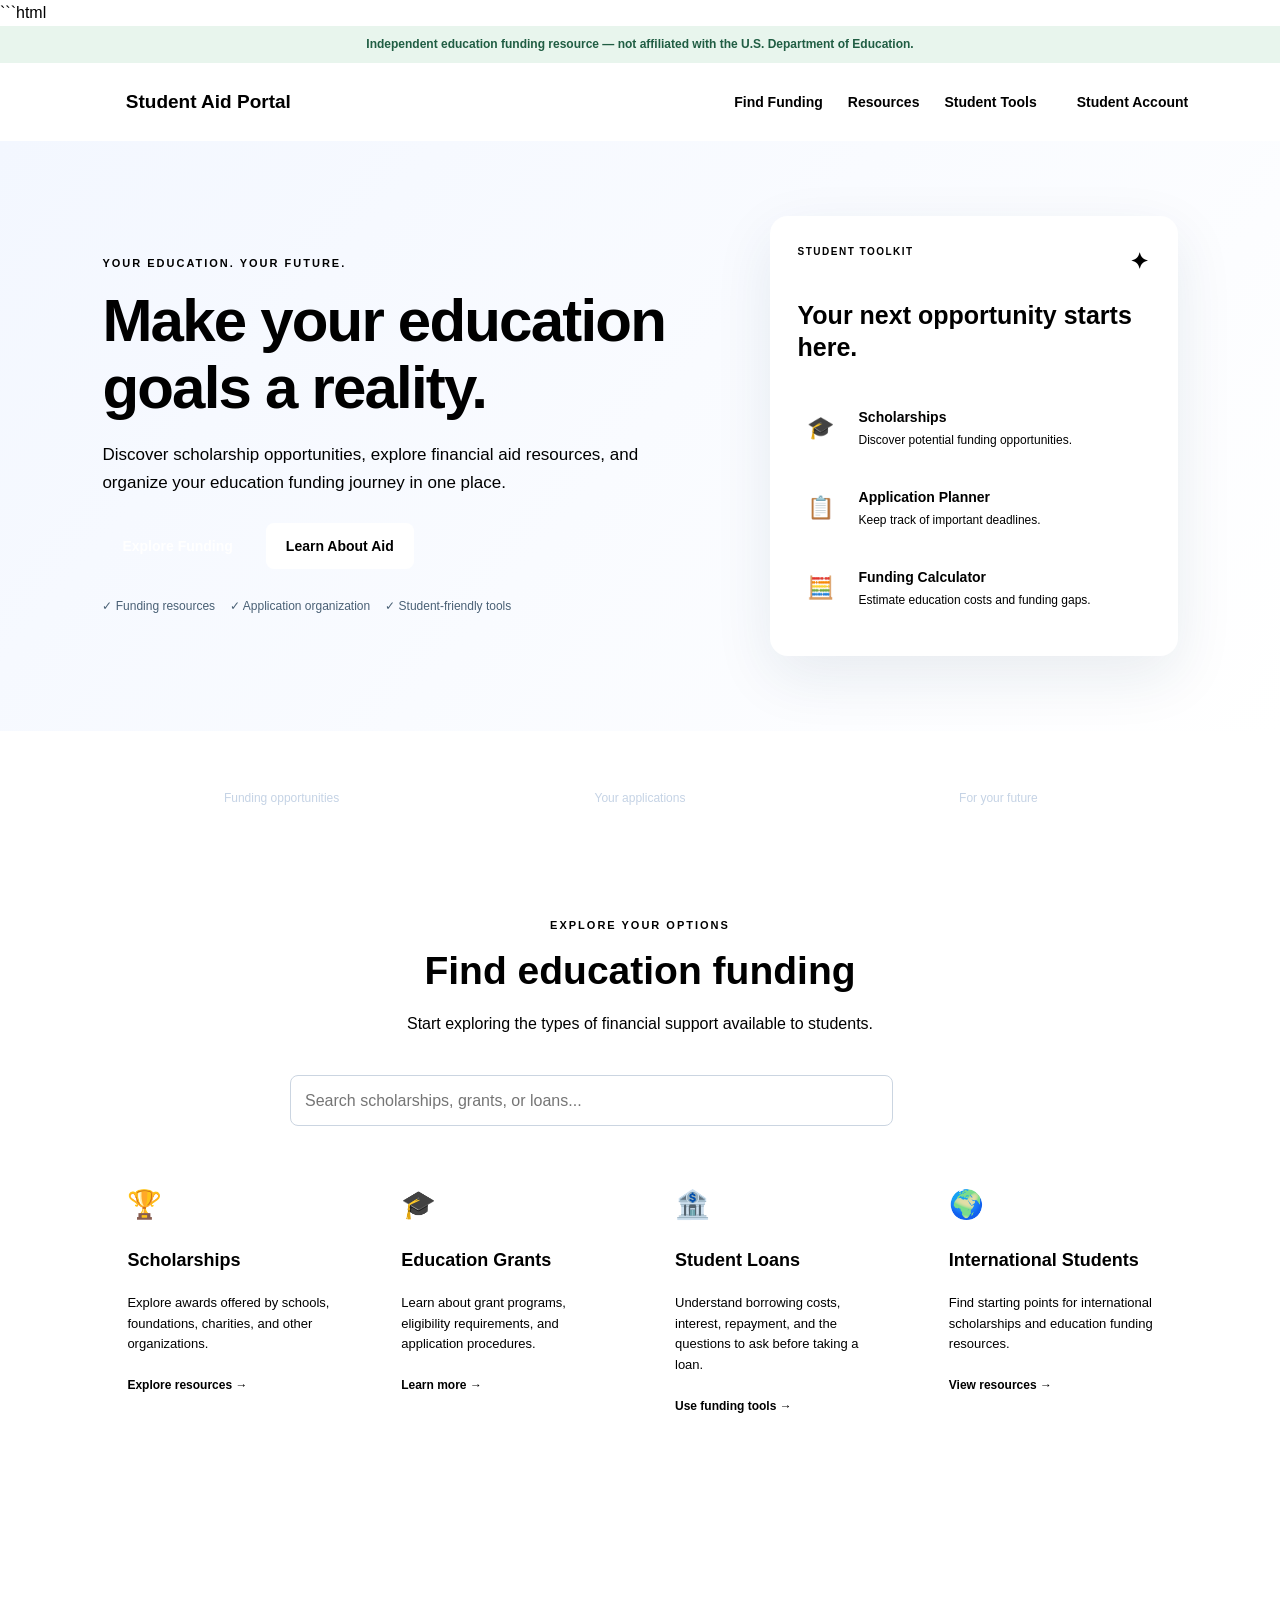
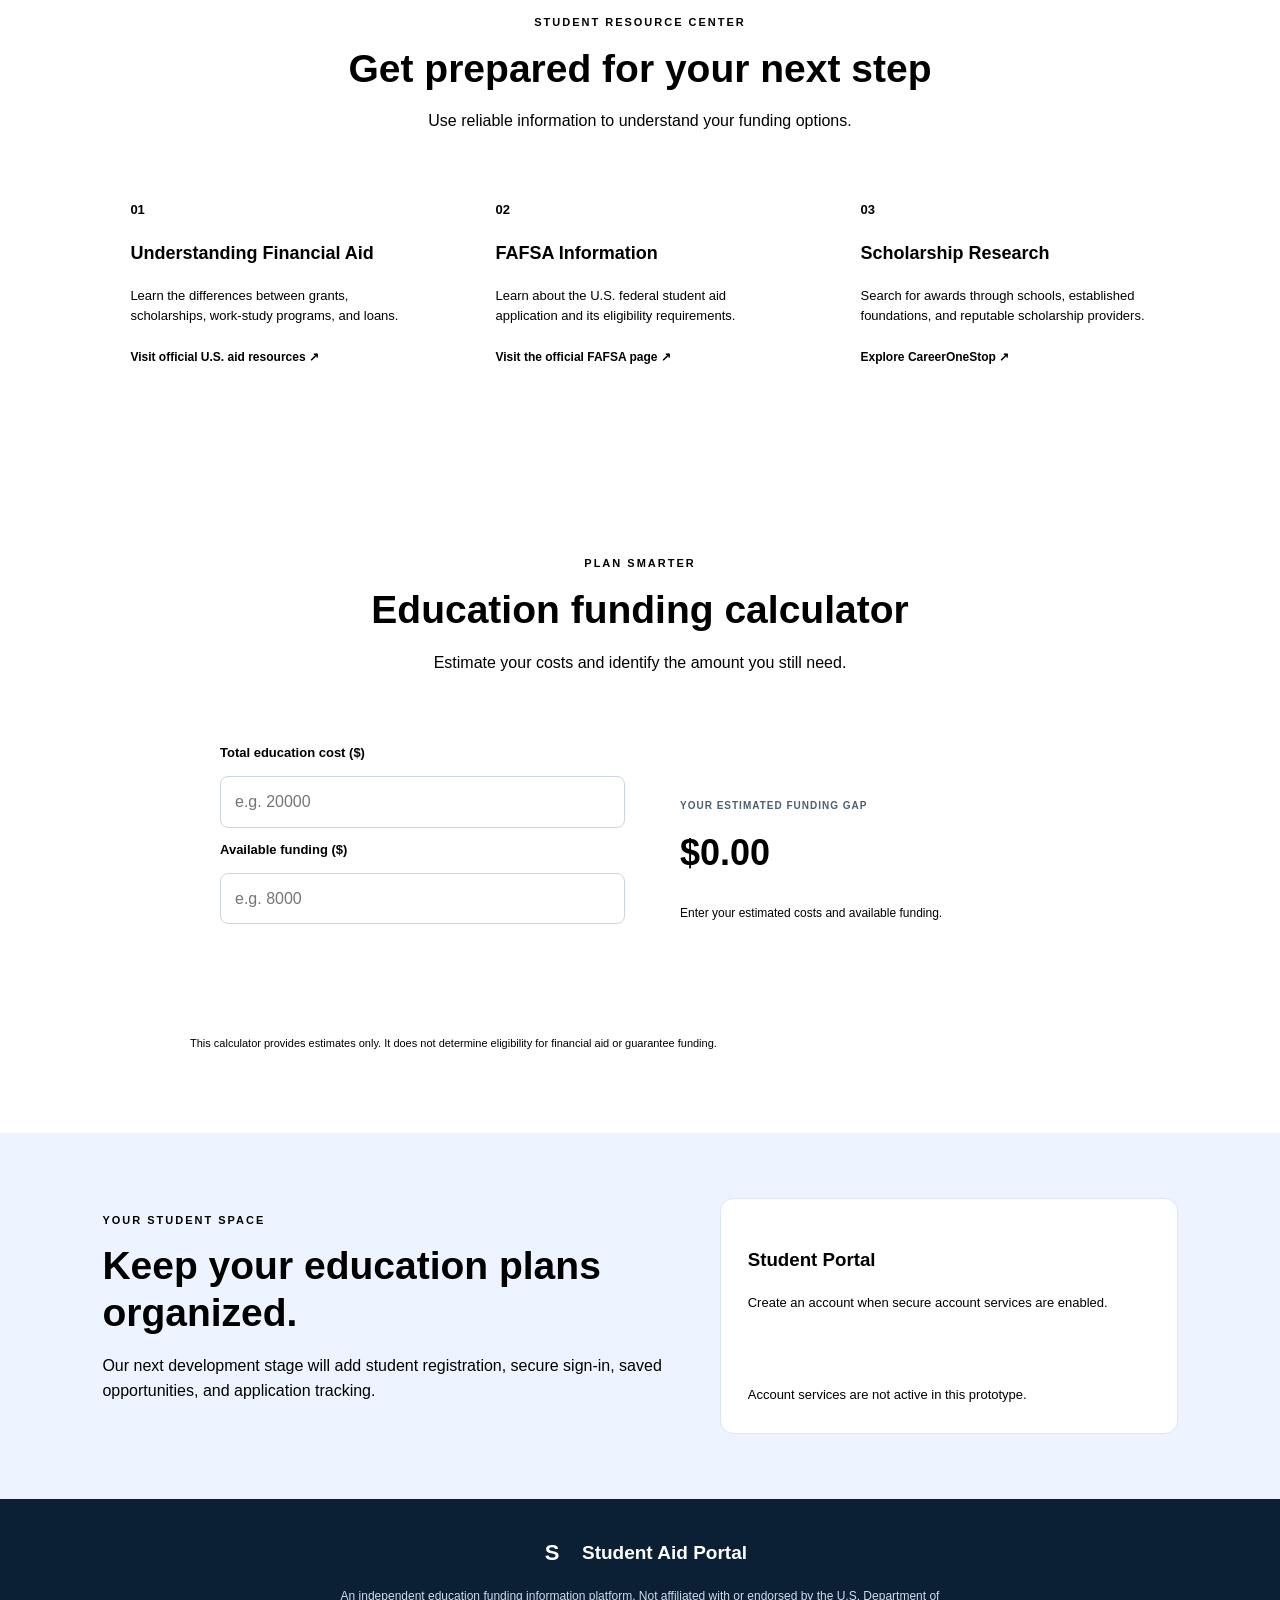
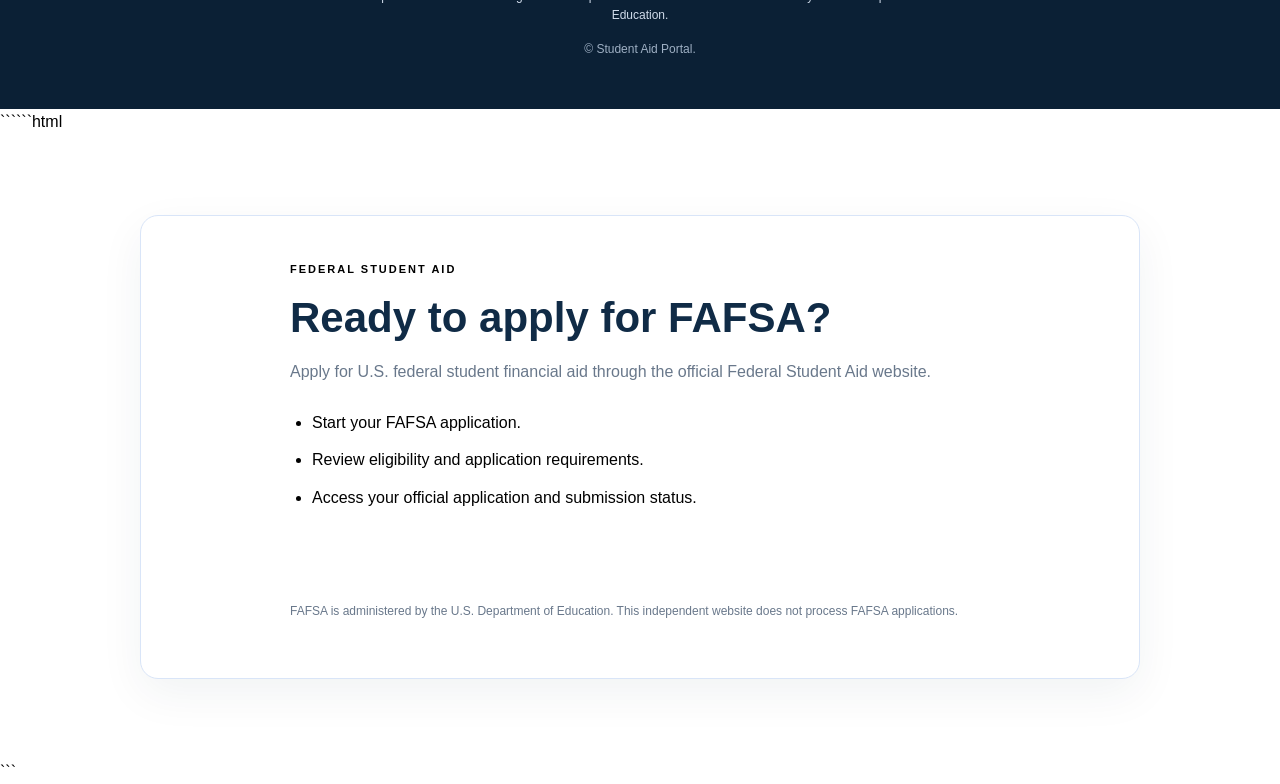
==== index.html @ bbbb36da "Add multi-step student funding application form" ====
```html
<!DOCTYPE html>
<html lang="en">
<head>
  <meta charset="UTF-8">
  <meta name="viewport" content="width=device-width, initial-scale=1.0">

  <title>Student Aid Portal | Education Funding Resources</title>

  <meta
    name="description"
    content="Explore scholarships, grants, education funding resources, and application tracking tools."
  >

  <link rel="stylesheet" href="css/style.css">
</head>

<body>

  <div class="notice">
    Independent education funding resource — not affiliated with the
    U.S. Department of Education.
  </div>

  <header class="header">
    <a class="logo" href="index.html">
      <span class="logo-icon">S</span>
      <span>Student Aid Portal</span>
    </a>

    <button
      class="menu-toggle"
      id="menuToggle"
      aria-label="Toggle navigation"
      aria-expanded="false"
    >
      ☰
    </button>

    <nav id="navigation">
      <a href="#funding">Find Funding</a>
      <a href="#resources">Resources</a>
      <a href="#tools">Student Tools</a>
      <a class="login-link" href="#account">Student Account</a>
    </nav>
  </header>

  <main>

    <section class="hero">
      <div class="hero-content">
        <span class="eyebrow">YOUR EDUCATION. YOUR FUTURE.</span>

        <h1>Make your education goals a reality.</h1>

        <p>
          Discover scholarship opportunities, explore financial aid resources,
          and organize your education funding journey in one place.
        </p>

        <div class="hero-buttons">
          <a href="#funding" class="button primary">Explore Funding</a>
          <a href="#resources" class="button secondary">Learn About Aid</a>
        </div>

        <div class="hero-points">
          <span>✓ Funding resources</span>
          <span>✓ Application organization</span>
          <span>✓ Student-friendly tools</span>
        </div>
      </div>

      <div class="hero-card">
        <div class="card-top">
          <span>STUDENT TOOLKIT</span>
          <span class="card-symbol">✦</span>
        </div>

        <h2>Your next opportunity starts here.</h2>

        <div class="tool-row">
          <span class="tool-icon">🎓</span>
          <div>
            <strong>Scholarships</strong>
            <p>Discover potential funding opportunities.</p>
          </div>
        </div>

        <div class="tool-row">
          <span class="tool-icon">📋</span>
          <div>
            <strong>Application Planner</strong>
            <p>Keep track of important deadlines.</p>
          </div>
        </div>

        <div class="tool-row">
          <span class="tool-icon">🧮</span>
          <div>
            <strong>Funding Calculator</strong>
            <p>Estimate education costs and funding gaps.</p>
          </div>
        </div>
      </div>
    </section>

    <section class="stats">
      <div>
        <strong>Discover</strong>
        <span>Funding opportunities</span>
      </div>

      <div>
        <strong>Organize</strong>
        <span>Your applications</span>
      </div>

      <div>
        <strong>Prepare</strong>
        <span>For your future</span>
      </div>
    </section>

    <section class="section" id="funding">
      <div class="section-heading">
        <span class="eyebrow">EXPLORE YOUR OPTIONS</span>
        <h2>Find education funding</h2>
        <p>Start exploring the types of financial support available to students.</p>
      </div>

      <div class="search-box">
        <input
          type="search"
          id="fundingSearch"
          placeholder="Search scholarships, grants, or loans..."
          aria-label="Search funding resources"
        >

        <button class="button primary" id="searchButton">Search</button>
      </div>

      <div class="funding-grid" id="fundingGrid">

        <article class="funding-card" data-keywords="scholarships awards merit need">
          <div class="funding-icon">🏆</div>
          <h3>Scholarships</h3>
          <p>
            Explore awards offered by schools, foundations, charities,
            and other organizations.
          </p>
          <a href="#resources">Explore resources →</a>
        </article>

        <article class="funding-card" data-keywords="grants free aid education">
          <div class="funding-icon">🎓</div>
          <h3>Education Grants</h3>
          <p>
            Learn about grant programs, eligibility requirements,
            and application procedures.
          </p>
          <a href="#resources">Learn more →</a>
        </article>

        <article class="funding-card" data-keywords="student loans borrowing repayment interest">
          <div class="funding-icon">🏦</div>
          <h3>Student Loans</h3>
          <p>
            Understand borrowing costs, interest, repayment,
            and the questions to ask before taking a loan.
          </p>
          <a href="#tools">Use funding tools →</a>
        </article>

        <article class="funding-card" data-keywords="international students global overseas">
          <div class="funding-icon">🌍</div>
          <h3>International Students</h3>
          <p>
            Find starting points for international scholarships
            and education funding resources.
          </p>
          <a href="#resources">View resources →</a>
        </article>

      </div>

      <p id="searchMessage" class="search-message" aria-live="polite"></p>
    </section>

    <section class="section resources-section" id="resources">
      <div class="section-heading">
        <span class="eyebrow">STUDENT RESOURCE CENTER</span>
        <h2>Get prepared for your next step</h2>
        <p>Use reliable information to understand your funding options.</p>
      </div>

      <div class="resource-grid">

        <article class="resource-card">
          <span>01</span>
          <h3>Understanding Financial Aid</h3>
          <p>
            Learn the differences between grants, scholarships,
            work-study programs, and loans.
          </p>
          <a
            href="https://studentaid.gov/understand-aid"
            target="_blank"
            rel="noopener noreferrer"
          >
            Visit official U.S. aid resources ↗
          </a>
        </article>

        <article class="resource-card">
          <span>02</span>
          <h3>FAFSA Information</h3>
          <p>
            Learn about the U.S. federal student aid application
            and its eligibility requirements.
          </p>
          <a
            href="https://studentaid.gov/h/apply-for-aid/fafsa"
            target="_blank"
            rel="noopener noreferrer"
          >
            Visit the official FAFSA page ↗
          </a>
        </article>

        <article class="resource-card">
          <span>03</span>
          <h3>Scholarship Research</h3>
          <p>
            Search for awards through schools, established foundations,
            and reputable scholarship providers.
          </p>
          <a
            href="https://www.careeronestop.org/"
            target="_blank"
            rel="noopener noreferrer"
          >
            Explore CareerOneStop ↗
          </a>
        </article>

      </div>
    </section>

    <section class="section tools-section" id="tools">
      <div class="section-heading">
        <span class="eyebrow">PLAN SMARTER</span>
        <h2>Education funding calculator</h2>
        <p>Estimate your costs and identify the amount you still need.</p>
      </div>

      <div class="calculator">
        <div class="calculator-form">
          <label for="educationCost">Total education cost ($)</label>
          <input
            type="number"
            id="educationCost"
            min="0"
            step="0.01"
            placeholder="e.g. 20000"
          >

          <label for="availableFunding">Available funding ($)</label>
          <input
            type="number"
            id="availableFunding"
            min="0"
            step="0.01"
            placeholder="e.g. 8000"
          >

          <button class="button primary" id="calculateButton">
            Calculate Funding Gap
          </button>
        </div>

        <div class="calculator-result" aria-live="polite">
          <span>YOUR ESTIMATED FUNDING GAP</span>
          <strong id="fundingResult">$0.00</strong>
          <p id="fundingExplanation">
            Enter your estimated costs and available funding.
          </p>
        </div>
      </div>

      <p class="disclaimer">
        This calculator provides estimates only. It does not determine
        eligibility for financial aid or guarantee funding.
      </p>
    </section>

    <section class="account-section" id="account">
      <div>
        <span class="eyebrow">YOUR STUDENT SPACE</span>
        <h2>Keep your education plans organized.</h2>
        <p>
          Our next development stage will add student registration,
          secure sign-in, saved opportunities, and application tracking.
        </p>
      </div>

      <div class="account-box">
        <h3>Student Portal</h3>
        <p>Create an account when secure account services are enabled.</p>
        <button class="button primary" id="accountButton" disabled>
          Account Registration — Coming Soon
        </button>
        <small>
          Account services are not active in this prototype.
        </small>
      </div>
    </section>

  </main>

  <footer class="footer">
    <a class="logo footer-logo" href="index.html">
      <span class="logo-icon">S</span>
      <span>Student Aid Portal</span>
    </a>

    <p>
      An independent education funding information platform.
      Not affiliated with or endorsed by the U.S. Department of Education.
    </p>

    <p>© <span id="year"></span> Student Aid Portal.</p>
  </footer>

  <script src="js/app.js"></script>

</body>
</html>
``````html
<section class="section fafsa-section" id="fafsa">
  <div class="fafsa-card">
    <div class="fafsa-content">
      <span class="eyebrow">FEDERAL STUDENT AID</span>

      <h2>Ready to apply for FAFSA?</h2>

      <p>
        Apply for U.S. federal student financial aid through the
        official Federal Student Aid website.
      </p>

      <ul>
        <li>Start your FAFSA application.</li>
        <li>Review eligibility and application requirements.</li>
        <li>Access your official application and submission status.</li>
      </ul>

      <a
        class="button primary"
        href="https://studentaid.gov/h/apply-for-aid/fafsa"
        target="_blank"
        rel="noopener noreferrer"
      >
        Start Official FAFSA Application ↗
      </a>

      <p class="fafsa-note">
        FAFSA is administered by the U.S. Department of Education.
        This independent website does not process FAFSA applications.
      </p>
    </div>
  </div>
</section>
```
---- css/style.css ----
```css
:root {
  --navy: #102b46;
  --blue: #175bd6;
  --light-blue: #edf4ff;
  --green: #1c8b67;
  --text: #26364a;
  --muted: #69788b;
  --white: #ffffff;
  --border: #e0e7ef;
  --background: #f7f9fc;
}

* {
  box-sizing: border-box;
}

html {
  scroll-behavior: smooth;
}

body {
  margin: 0;
  font-family: Arial, Helvetica, sans-serif;
  color: var(--text);
  background: var(--white);
  line-height: 1.6;
}

a {
  color: var(--blue);
  text-decoration: none;
}

.notice {
  padding: 9px 16px;
  background: #e8f5ed;
  color: #205d43;
  text-align: center;
  font-size: 12px;
  font-weight: 600;
}

.header {
  min-height: 78px;
  padding: 16px 6%;
  display: flex;
  align-items: center;
  justify-content: space-between;
  gap: 25px;
  border-bottom: 1px solid var(--border);
  background: white;
}

.logo {
  display: inline-flex;
  align-items: center;
  gap: 11px;
  color: var(--navy);
  font-size: 19px;
  font-weight: 800;
}

.logo-icon {
  width: 38px;
  height: 38px;
  display: grid;
  place-items: center;
  border-radius: 10px;
  background: var(--blue);
  color: white;
  font-size: 22px;
}

.header nav {
  display: flex;
  align-items: center;
  gap: 25px;
}

.header nav a {
  color: var(--text);
  font-size: 14px;
  font-weight: 600;
}

.header nav .login-link {
  color: var(--blue);
  border: 1px solid var(--blue);
  border-radius: 8px;
  padding: 10px 15px;
}

.menu-toggle {
  display: none;
  border: 0;
  background: transparent;
  font-size: 26px;
  cursor: pointer;
}

.hero {
  padding: 75px 8%;
  display: grid;
  grid-template-columns: 1.2fr 0.8fr;
  align-items: center;
  gap: 55px;
  background: linear-gradient(130deg, #f3f7ff, #ffffff);
}

.eyebrow {
  display: block;
  margin-bottom: 14px;
  color: var(--blue);
  font-size: 11px;
  font-weight: 800;
  letter-spacing: 2px;
}

.hero h1 {
  max-width: 650px;
  margin: 0 0 20px;
  color: var(--navy);
  font-size: clamp(38px, 5vw, 60px);
  line-height: 1.12;
  letter-spacing: -1.8px;
}

.hero-content > p {
  max-width: 560px;
  color: var(--muted);
  font-size: 17px;
}

.hero-buttons {
  display: flex;
  flex-wrap: wrap;
  gap: 13px;
  margin-top: 27px;
}

.button {
  display: inline-flex;
  align-items: center;
  justify-content: center;
  min-height: 46px;
  padding: 12px 20px;
  border: 0;
  border-radius: 8px;
  font-size: 14px;
  font-weight: 700;
  cursor: pointer;
  transition: transform 0.2s, background 0.2s;
}

.button:hover:not(:disabled) {
  transform: translateY(-2px);
}

.button:disabled {
  opacity: 0.65;
  cursor: not-allowed;
}

.primary {
  background: var(--blue);
  color: white;
}

.primary:hover {
  background: #1048ad;
}

.secondary {
  background: white;
  color: var(--navy);
  border: 1px solid var(--border);
}

.hero-points {
  display: flex;
  flex-wrap: wrap;
  gap: 15px;
  margin-top: 28px;
  color: #496075;
  font-size: 12px;
}

.hero-card {
  padding: 28px;
  border: 1px solid var(--border);
  border-radius: 18px;
  background: white;
  box-shadow: 0 20px 60px rgba(20, 50, 85, 0.09);
}

.card-top {
  display: flex;
  justify-content: space-between;
  color: var(--muted);
  font-size: 10px;
  font-weight: 800;
  letter-spacing: 1.5px;
}

.card-symbol {
  color: var(--blue);
  font-size: 22px;
}

.hero-card h2 {
  margin: 20px 0 24px;
  color: var(--navy);
  font-size: 25px;
  line-height: 1.3;
}

.tool-row {
  display: flex;
  align-items: center;
  gap: 15px;
  padding: 17px 0;
  border-top: 1px solid var(--border);
}

.tool-icon {
  display: grid;
  place-items: center;
  min-width: 46px;
  height: 46px;
  border-radius: 12px;
  background: var(--light-blue);
  font-size: 22px;
}

.tool-row strong {
  color: var(--navy);
  font-size: 14px;
}

.tool-row p {
  margin: 3px 0 0;
  color: var(--muted);
  font-size: 12px;
}

.stats {
  display: grid;
  grid-template-columns: repeat(3, 1fr);
  padding: 28px 8%;
  background: var(--navy);
  color: white;
}

.stats div {
  display: flex;
  flex-direction: column;
  align-items: center;
  text-align: center;
}

.stats strong {
  font-size: 19px;
}

.stats span {
  color: #c5d3e5;
  font-size: 12px;
}

.section {
  padding: 80px 8%;
}

.section-heading {
  max-width: 650px;
  margin: 0 auto 38px;
  text-align: center;
}

.section-heading h2,
.account-section h2 {
  margin: 0 0 12px;
  color: var(--navy);
  font-size: clamp(28px, 4vw, 39px);
  line-height: 1.2;
}

.section-heading p,
.account-section p {
  color: var(--muted);
}

.search-box {
  max-width: 700px;
  margin: 0 auto 32px;
  display: flex;
  gap: 10px;
}

.search-box input {
  flex: 1;
}

input {
  width: 100%;
  min-height: 46px;
  padding: 12px 14px;
  border: 1px solid #cbd5e1;
  border-radius: 8px;
  background: white;
  color: var(--text);
  font: inherit;
}

input:focus {
  outline: 3px solid #cfe0ff;
  border-color: var(--blue);
}

.funding-grid,
.resource-grid {
  display: grid;
  grid-template-columns: repeat(4, minmax(0, 1fr));
  gap: 20px;
}

.funding-card {
  padding: 25px;
  border: 1px solid var(--border);
  border-radius: 13px;
  background: white;
  transition: transform 0.2s, box-shadow 0.2s;
}

.funding-card:hover,
.resource-card:hover {
  transform: translateY(-4px);
  box-shadow: 0 12px 35px rgba(16, 43, 70, 0.08);
}

.funding-icon {
  font-size: 28px;
}

.funding-card h3,
.resource-card h3 {
  color: var(--navy);
  font-size: 18px;
}

.funding-card p,
.resource-card p {
  color: var(--muted);
  font-size: 13px;
}

.funding-card a,
.resource-card a {
  display: inline-block;
  margin-top: 8px;
  font-size: 12px;
  font-weight: 700;
}

.search-message {
  text-align: center;
  color: var(--muted);
  font-size: 13px;
}

.resources-section {
  background: var(--background);
}

.resource-grid {
  grid-template-columns: repeat(3, minmax(0, 1fr));
}

.resource-card {
  padding: 28px;
  border: 1px solid var(--border);
  border-radius: 13px;
  background: white;
  transition: transform 0.2s, box-shadow 0.2s;
}

.resource-card > span {
  color: var(--blue);
  font-weight: 800;
  font-size: 13px;
}

.calculator {
  max-width: 900px;
  margin: 0 auto;
  display: grid;
  grid-template-columns: 1fr 1fr;
  gap: 30px;
  padding: 30px;
  border: 1px solid var(--border);
  border-radius: 16px;
}

.calculator-form {
  display: flex;
  flex-direction: column;
  gap: 12px;
}

.calculator-form label {
  color: var(--navy);
  font-size: 13px;
  font-weight: 700;
}

.calculator-form .button {
  margin-top: 8px;
}

.calculator-result {
  display: flex;
  flex-direction: column;
  align-items: flex-start;
  justify-content: center;
  padding: 25px;
  border-radius: 12px;
  background: var(--light-blue);
}

.calculator-result > span {
  color: #496075;
  font-size: 10px;
  font-weight: 800;
  letter-spacing: 1px;
}

.calculator-result strong {
  margin: 10px 0;
  color: var(--navy);
  font-size: 36px;
  overflow-wrap: anywhere;
}

.calculator-result p {
  color: var(--muted);
  font-size: 12px;
}

.disclaimer {
  max-width: 900px;
  margin: 15px auto 0;
  color: var(--muted);
  font-size: 11px;
}

.account-section {
  padding: 65px 8%;
  display: grid;
  grid-template-columns: 1fr 0.8fr;
  gap: 45px;
  align-items: center;
  background: #eef4ff;
}

.account-box {
  padding: 27px;
  border: 1px solid #dbe5f5;
  border-radius: 13px;
  background: white;
}

.account-box h3 {
  color: var(--navy);
}

.account-box p,
.account-box small {
  color: var(--muted);
  font-size: 13px;
}

.account-box .button {
  width: 100%;
}

.account-box small {
  display: block;
  margin-top: 12px;
}

.footer {
  padding: 35px 8%;
  background: #0b2035;
  color: #d0dbea;
  text-align: center;
}

.footer-logo {
  color: white;
}

.footer p {
  max-width: 600px;
  margin: 15px auto;
  font-size: 12px;
}

.footer p:last-child {
  color: #9fb0c4;
}

@media (max-width: 1000px) {
  .header {
    flex-wrap: wrap;
  }

  .menu-toggle {
    display: block;
  }

  .header nav {
    display: none;
    width: 100%;
    flex-direction: column;
    align-items: stretch;
    gap: 10px;
  }

  .header nav.open {
    display: flex;
  }

  .header nav a {
    padding: 10px 0;
  }

  .hero {
    grid-template-columns: 1fr;
    padding: 55px 6%;
  }

  .hero-card {
    max-width: 650px;
  }

  .funding-grid {
    grid-template-columns: repeat(2, minmax(0, 1fr));
  }

  .resource-grid {
    grid-template-columns: 1fr;
  }

  .section {
    padding: 60px 6%;
  }

  .account-section {
    grid-template-columns: 1fr;
    padding: 55px 6%;
  }
}

@media (max-width: 600px) {
  .notice {
    font-size: 10px;
  }

  .logo {
    font-size: 16px;
  }

  .hero {
    padding: 45px 5%;
  }

  .hero h1 {
    font-size: 39px;
  }

  .hero-points {
    flex-direction: column;
    gap: 7px;
  }

  .stats {
    padding: 24px 4%;
    gap: 10px;
  }

  .stats strong {
    font-size: 15px;
  }

  .stats span {
    font-size: 10px;
  }

  .funding-grid {
    grid-template-columns: 1fr;
  }

  .search-box {
    flex-direction: column;
  }

  .calculator {
    grid-template-columns: 1fr;
    padding: 18px;
  }

  .calculator-result strong {
    font-size: 30px;
  }
}
```
```css
/* FAFSA application section */

.fafsa-section {
  background: #f0f5ff;
}

.fafsa-card {
  max-width: 1000px;
  margin: 0 auto;
  padding: 45px;
  border: 1px solid #d9e5f8;
  border-radius: 18px;
  background: white;
  box-shadow: 0 15px 45px rgba(16, 43, 70, 0.06);
}

.fafsa-content {
  max-width: 700px;
  margin: 0 auto;
}

.fafsa-content h2 {
  margin: 0 0 16px;
  color: #102b46;
  font-size: clamp(30px, 4vw, 42px);
  line-height: 1.2;
}

.fafsa-content > p {
  color: #69788b;
}

.fafsa-content ul {
  padding-left: 22px;
  margin: 25px 0;
}

.fafsa-content li {
  margin-bottom: 12px;
}

.fafsa-note {
  margin-top: 20px;
  font-size: 12px;
}

@media (max-width: 600px) {
  .fafsa-card {
    padding: 25px 20px;
  }
}
```
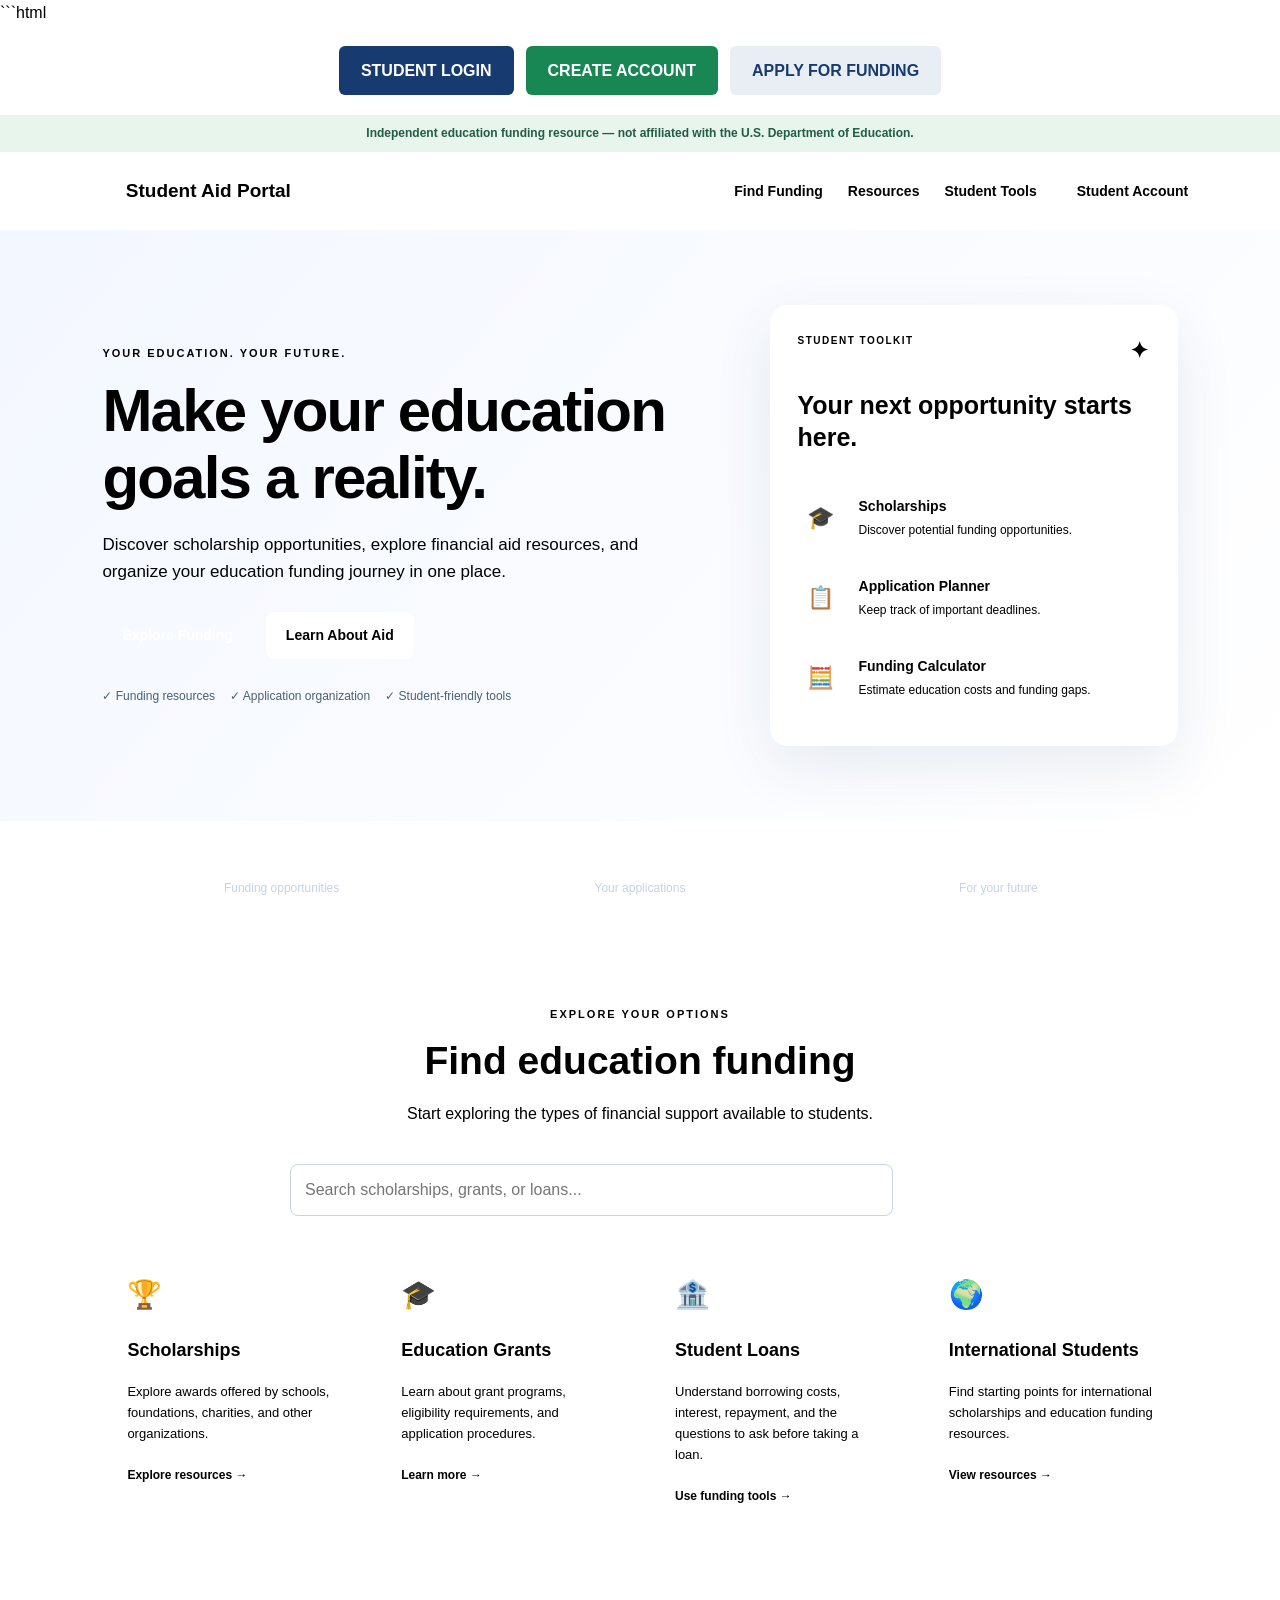
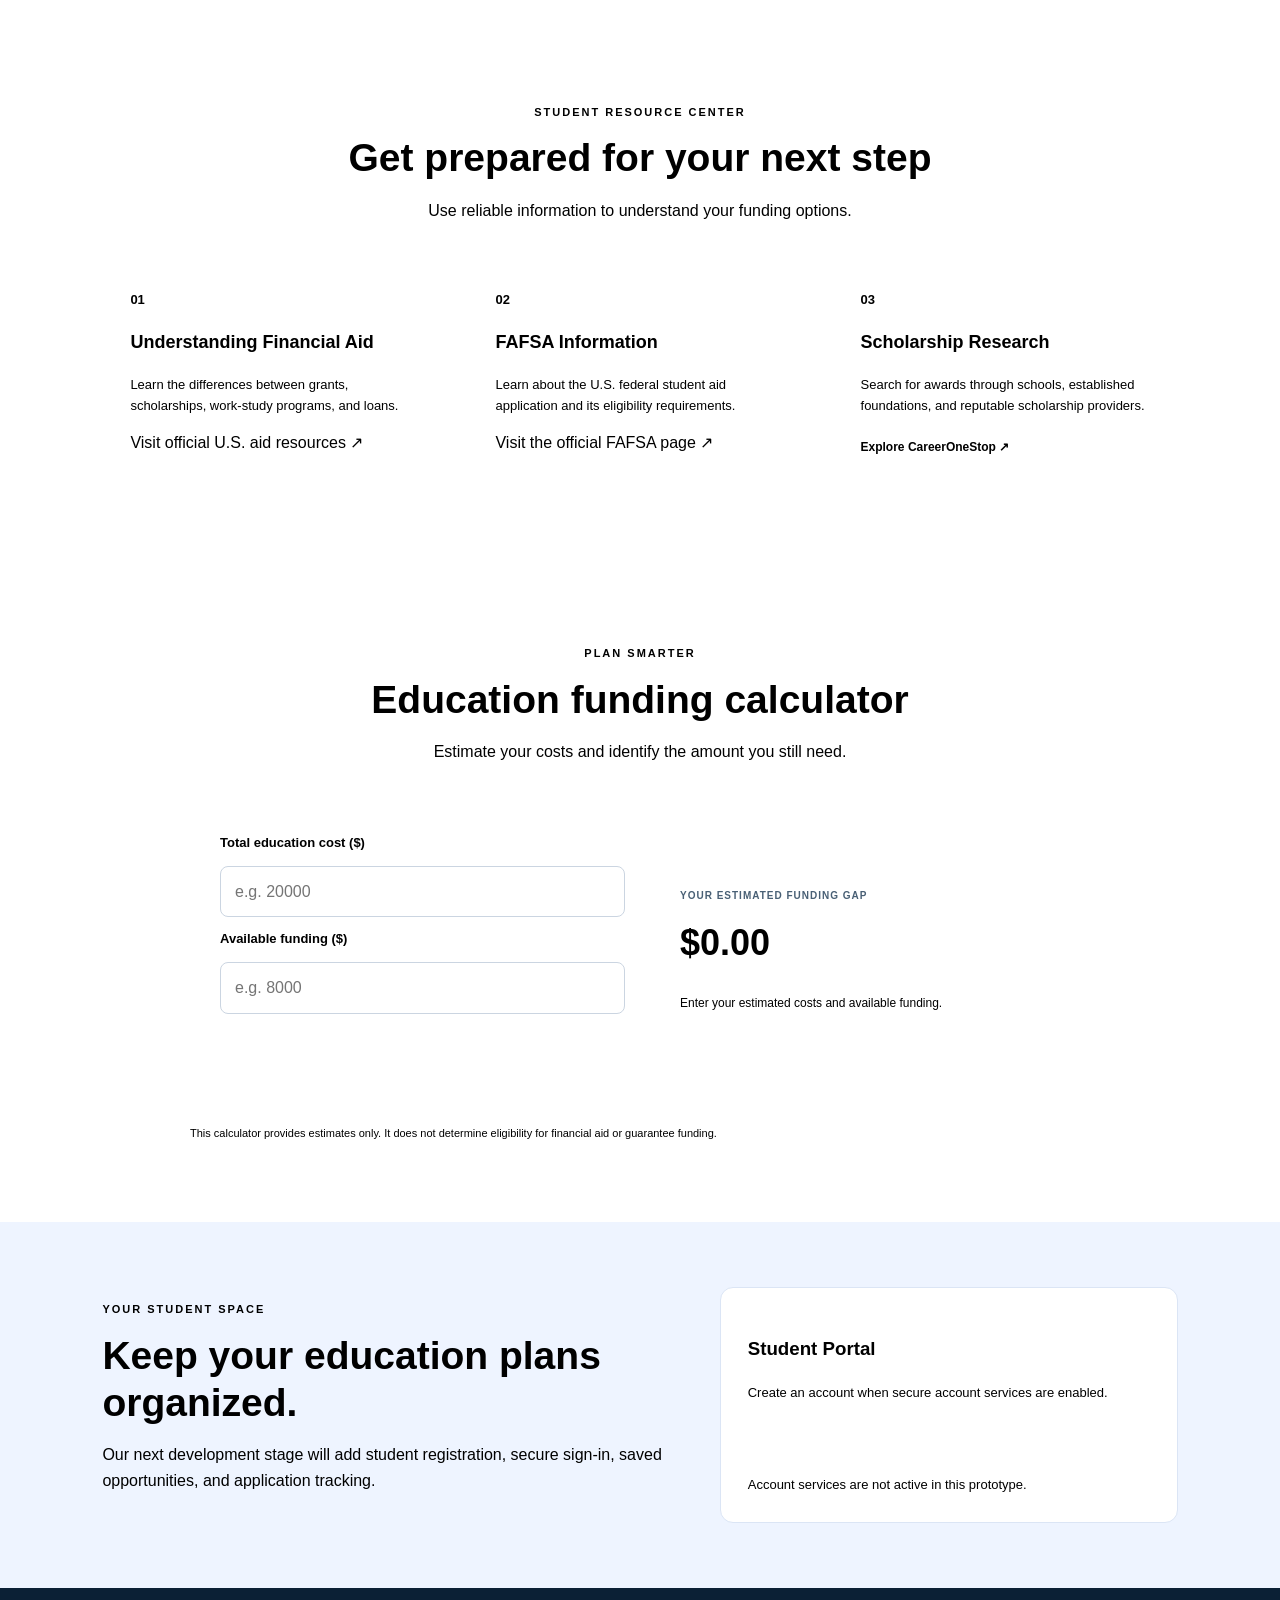
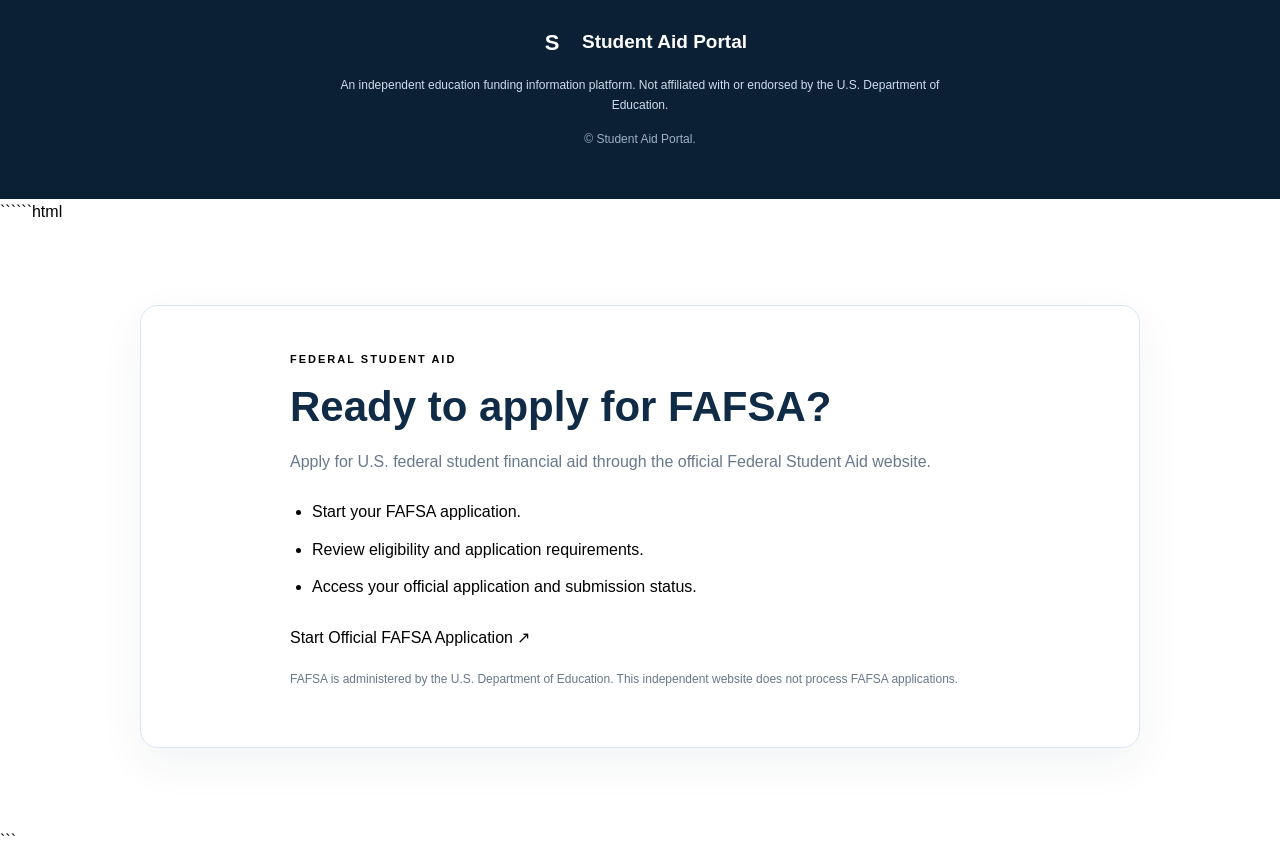
==== commit e90e6d2b: "Add student account and application links to homepage" ====
--- a/index.html
+++ b/index.html
@@ -16,6 +16,13 @@
 </head>
 
 <body>
+
+<div id="account-buttons" style="display:flex;gap:12px;justify-content:center;flex-wrap:wrap;margin:20px 0;">
+  <a href="login.html" style="display:inline-block;padding:12px 22px;background:#173b70;color:white;text-decoration:none;border-radius:6px;font-weight:bold;">STUDENT LOGIN</a>
+  <a href="signup.html" style="display:inline-block;padding:12px 22px;background:#198754;color:white;text-decoration:none;border-radius:6px;font-weight:bold;">CREATE ACCOUNT</a>
+  <a href="application.html" style="display:inline-block;padding:12px 22px;background:#e9eef5;color:#173b70;text-decoration:none;border-radius:6px;font-weight:bold;">APPLY FOR FUNDING</a>
+</div>
+
 
   <div class="notice">
     Independent education funding resource — not affiliated with the
@@ -202,13 +209,9 @@
             Learn the differences between grants, scholarships,
             work-study programs, and loans.
           </p>
-          <a
-            href="https://studentaid.gov/understand-aid"
-            target="_blank"
-            rel="noopener noreferrer"
-          >
+          
             Visit official U.S. aid resources ↗
-          </a>
+          
         </article>
 
         <article class="resource-card">
@@ -218,13 +221,9 @@
             Learn about the U.S. federal student aid application
             and its eligibility requirements.
           </p>
-          <a
-            href="https://studentaid.gov/h/apply-for-aid/fafsa"
-            target="_blank"
-            rel="noopener noreferrer"
-          >
+          
             Visit the official FAFSA page ↗
-          </a>
+          
         </article>
 
         <article class="resource-card">
@@ -354,14 +353,9 @@
         <li>Access your official application and submission status.</li>
       </ul>
 
-      <a
-        class="button primary"
-        href="https://studentaid.gov/h/apply-for-aid/fafsa"
-        target="_blank"
-        rel="noopener noreferrer"
-      >
+      
         Start Official FAFSA Application ↗
-      </a>
+      
 
       <p class="fafsa-note">
         FAFSA is administered by the U.S. Department of Education.
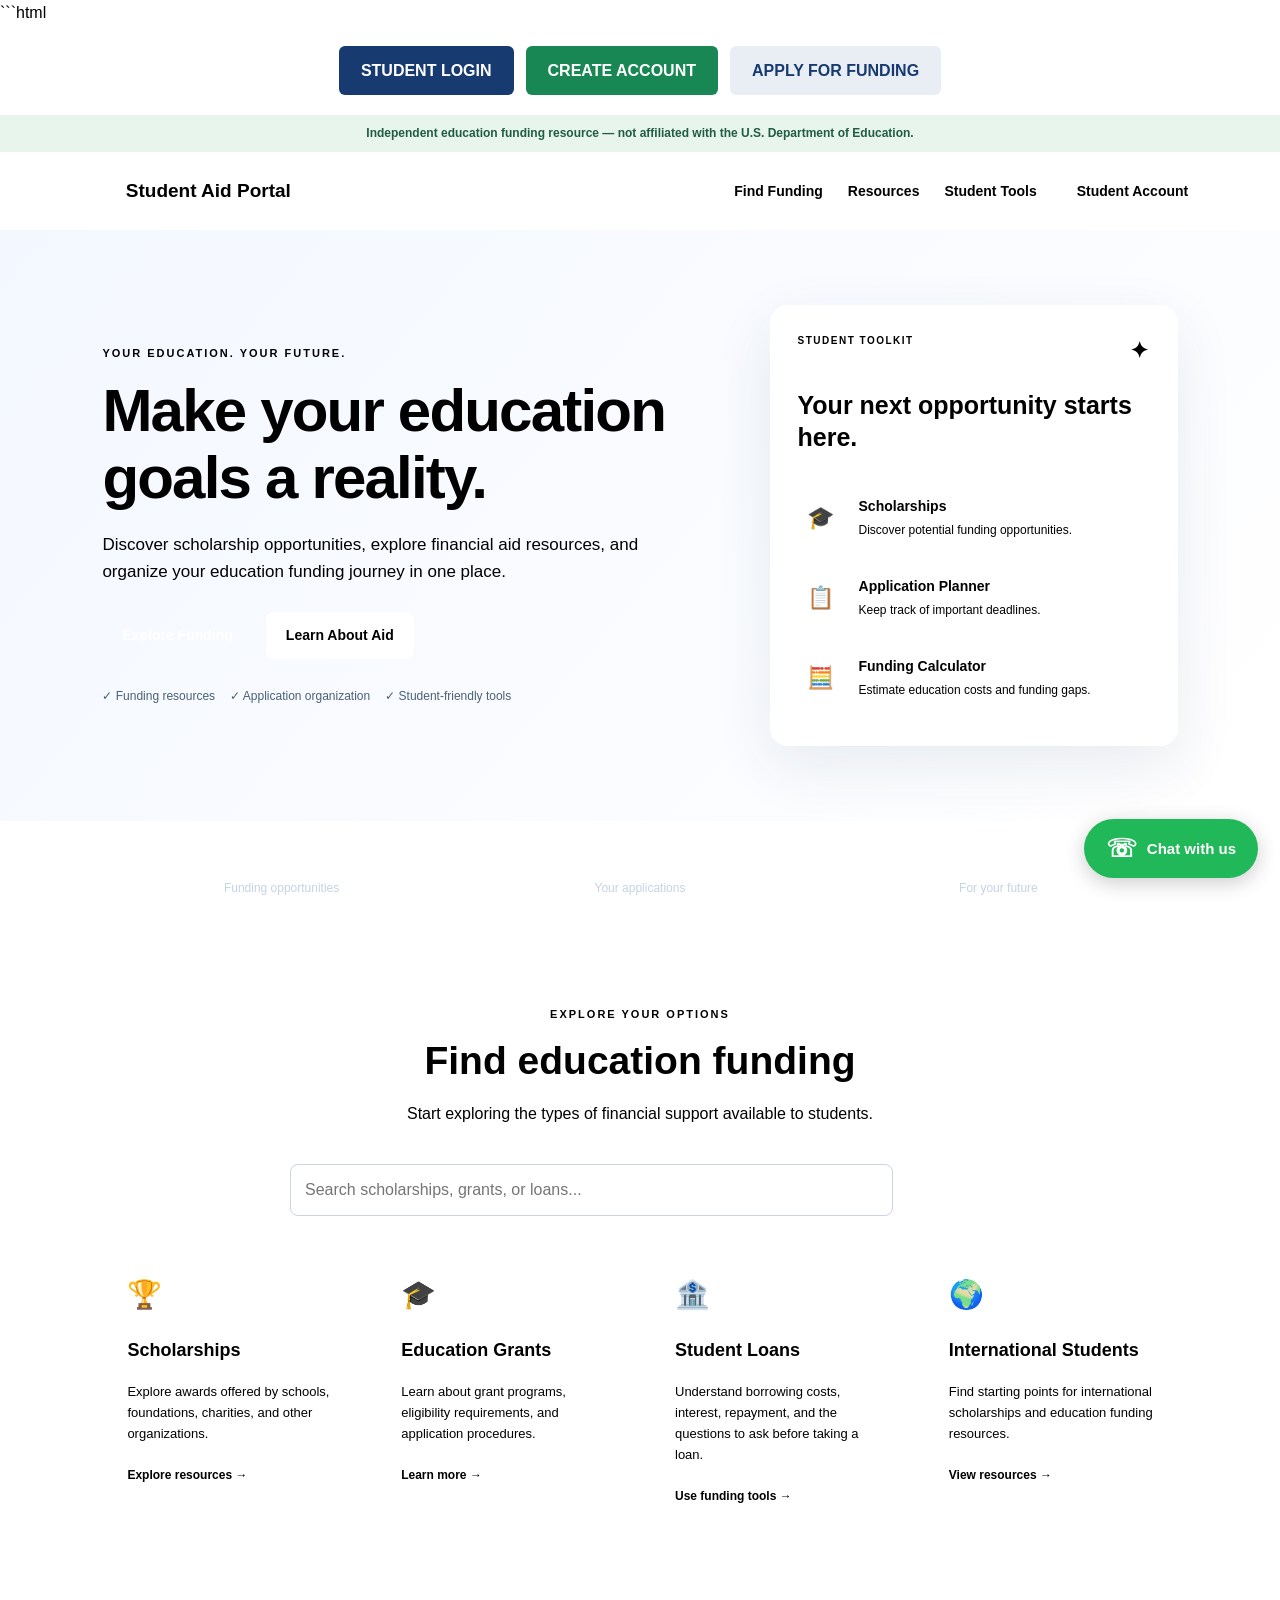
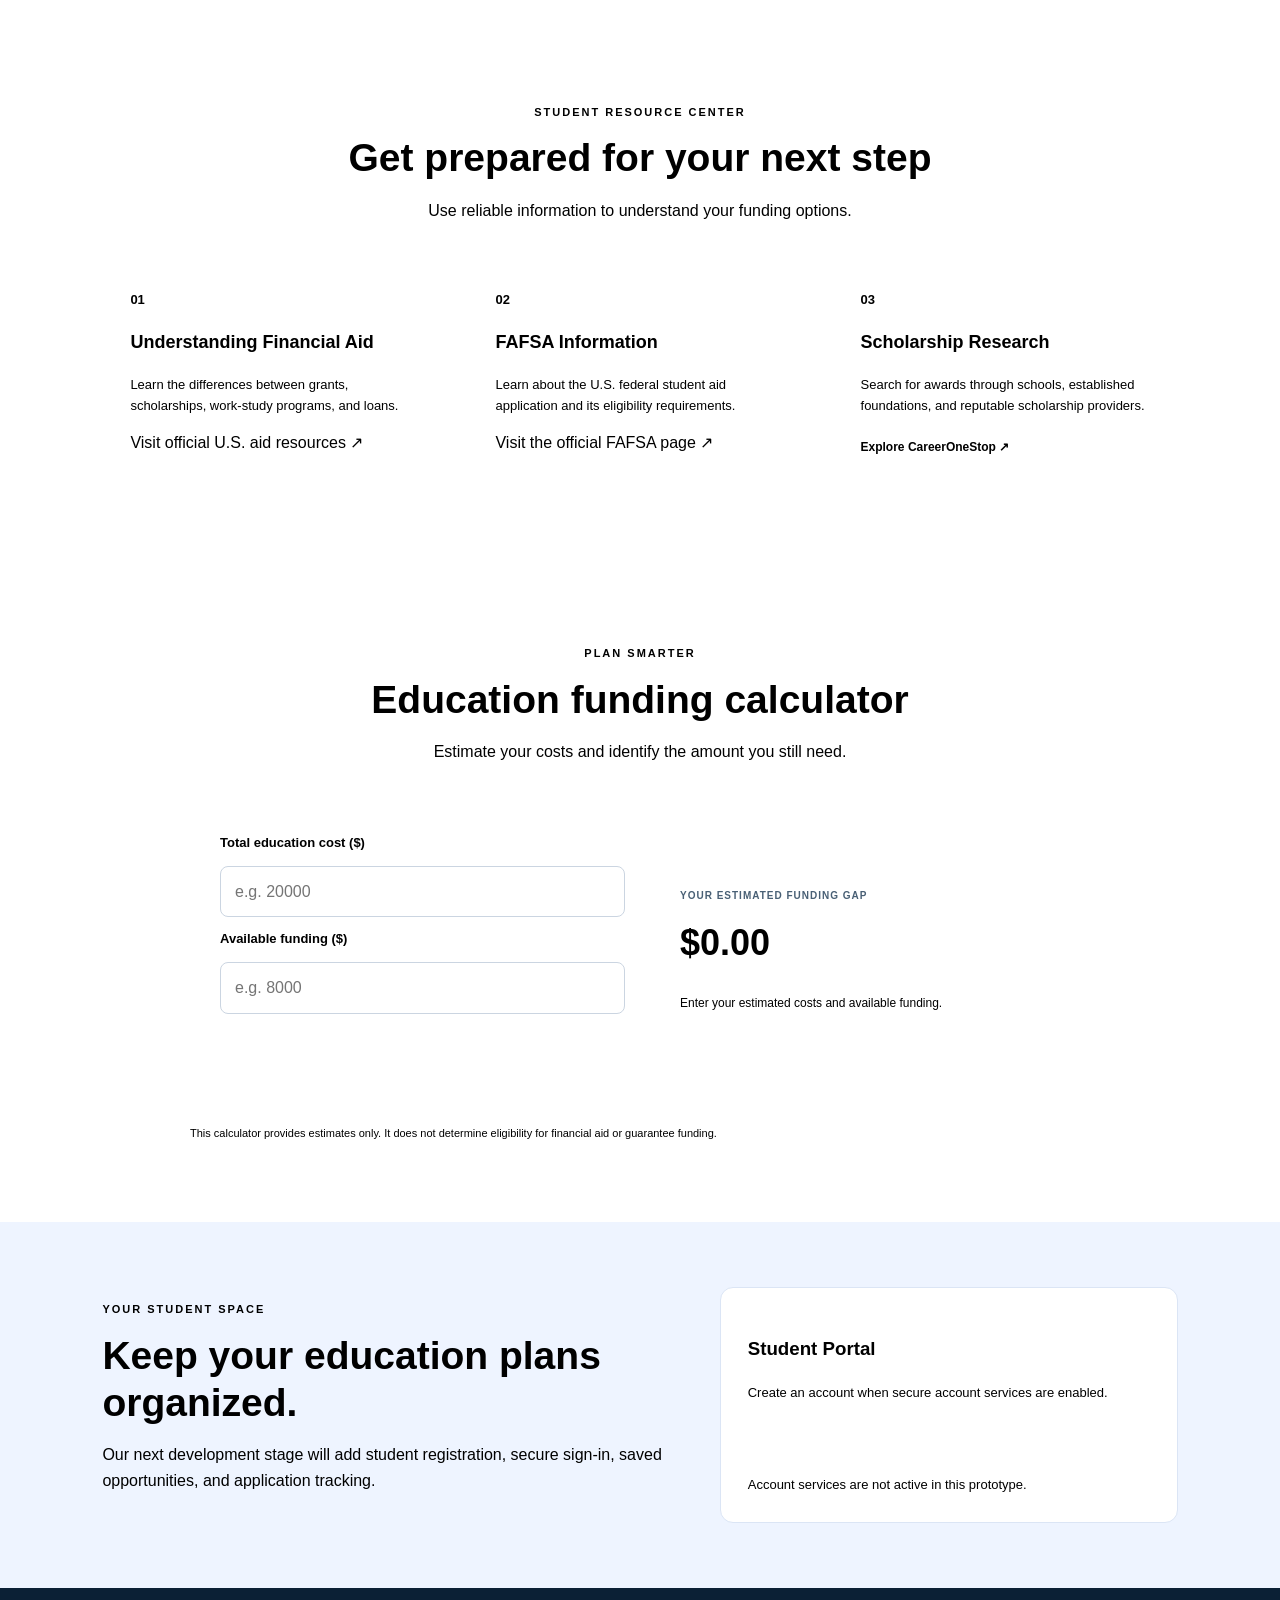
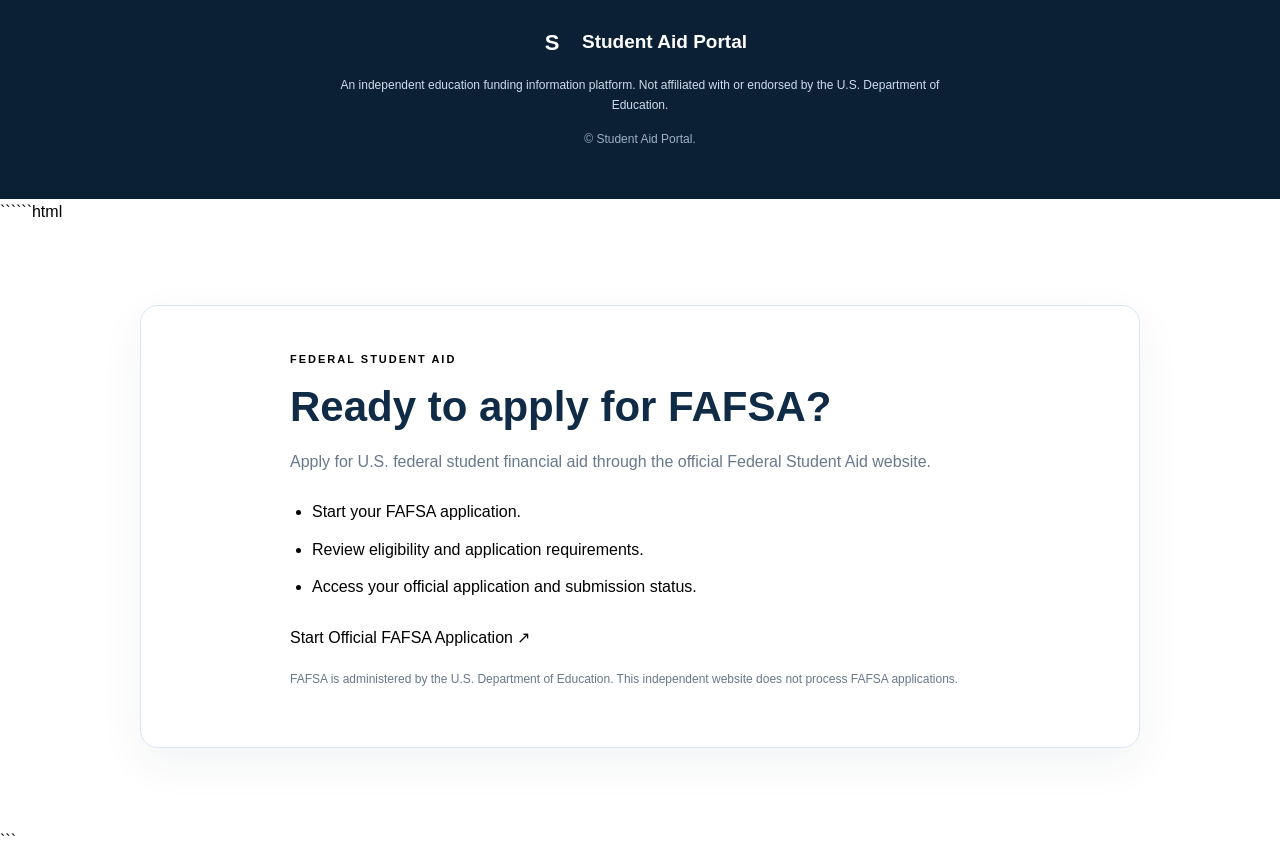
==== commit f1c9ad53: "Add WhatsApp support popup" ====
--- a/index.html
+++ b/index.html
@@ -13,6 +13,8 @@
   >
 
   <link rel="stylesheet" href="css/style.css">
+
+<link rel="stylesheet" href="css/whatsapp-widget.css">
 </head>
 
 <body>
@@ -332,6 +334,8 @@
 
   <script src="js/app.js"></script>
 
+
+<script defer src="js/whatsapp-widget.js"></script>
 </body>
 </html>
 ``````html
--- a/css/whatsapp-widget.css
+++ b/css/whatsapp-widget.css
@@ -0,0 +1,79 @@
+#sap-whatsapp-widget {
+  position: fixed;
+  right: 22px;
+  bottom: 22px;
+  z-index: 99999;
+  font-family: Arial, Helvetica, sans-serif;
+}
+#sap-whatsapp-widget * { box-sizing: border-box; }
+.sap-wa-button {
+  display: flex;
+  align-items: center;
+  gap: 10px;
+  padding: 15px 22px;
+  border: none;
+  border-radius: 35px;
+  background: #20b858;
+  color: #fff;
+  font-size: 15px;
+  font-weight: bold;
+  cursor: pointer;
+  box-shadow: 0 5px 20px #0003;
+}
+.sap-wa-button:hover, .sap-wa-start:hover { background: #138b43; }
+.sap-wa-icon { font-size: 25px; }
+.sap-wa-popup {
+  width: min(330px, calc(100vw - 32px));
+  margin-bottom: 14px;
+  overflow: hidden;
+  border-radius: 16px;
+  background: #fff;
+  color: #26352d;
+  box-shadow: 0 8px 30px #0003;
+}
+.sap-wa-popup[hidden] { display: none; }
+.sap-wa-header {
+  display: flex;
+  align-items: center;
+  gap: 11px;
+  padding: 16px;
+  background: #087e48;
+  color: #fff;
+}
+.sap-wa-avatar {
+  display: grid;
+  place-items: center;
+  width: 40px;
+  height: 40px;
+  border-radius: 50%;
+  background: #20b858;
+  font-size: 13px;
+  font-weight: bold;
+}
+.sap-wa-header strong, .sap-wa-header small { display: block; }
+.sap-wa-header small { margin-top: 4px; opacity: .9; }
+.sap-wa-close {
+  margin-left: auto;
+  border: none;
+  background: transparent;
+  color: #fff;
+  font-size: 28px;
+  cursor: pointer;
+}
+.sap-wa-content { padding: 18px; font-size: 14px; line-height: 1.5; }
+.sap-wa-content p { margin: 0 0 12px; }
+.sap-wa-start {
+  display: block;
+  margin-top: 16px;
+  padding: 12px;
+  border-radius: 9px;
+  background: #20b858;
+  color: #fff;
+  font-weight: bold;
+  text-align: center;
+  text-decoration: none;
+}
+@media (max-width: 480px) {
+  #sap-whatsapp-widget { right: 12px; bottom: 12px; }
+  .sap-wa-button { padding: 13px 17px; }
+}
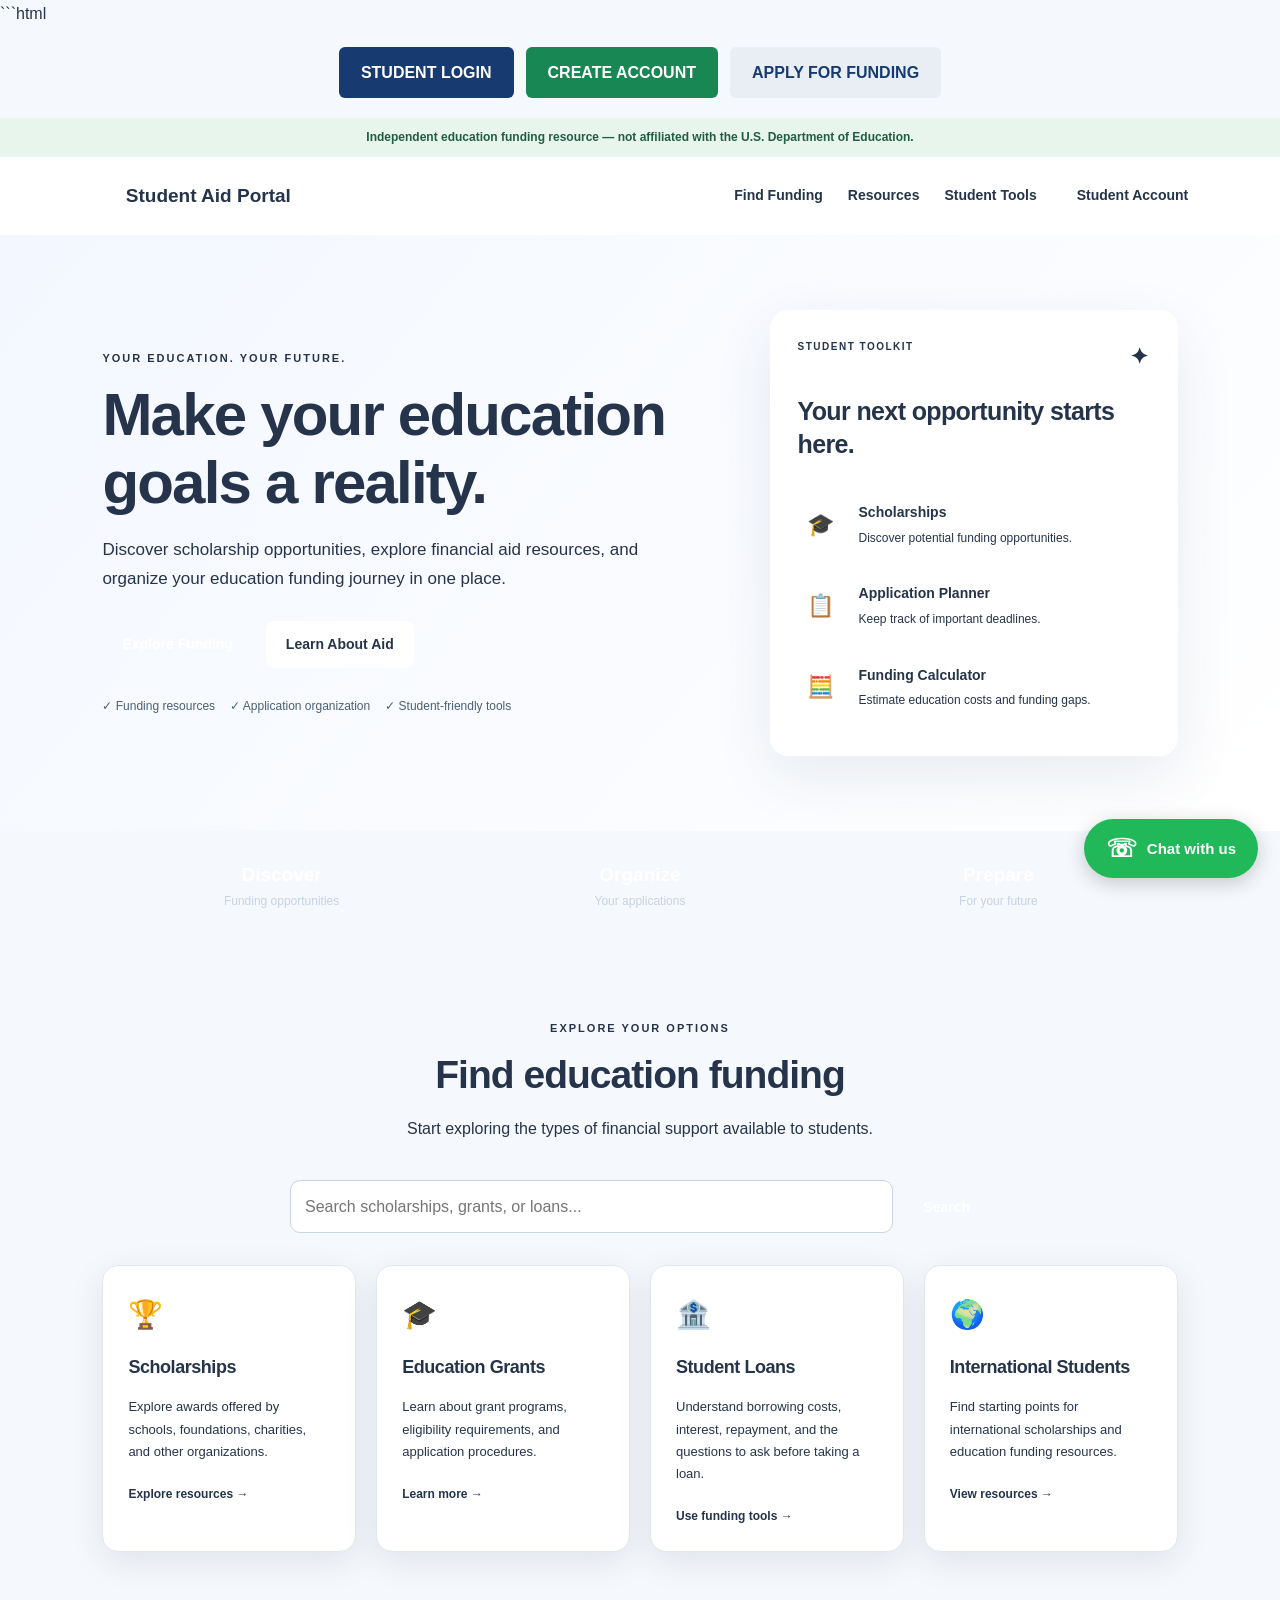
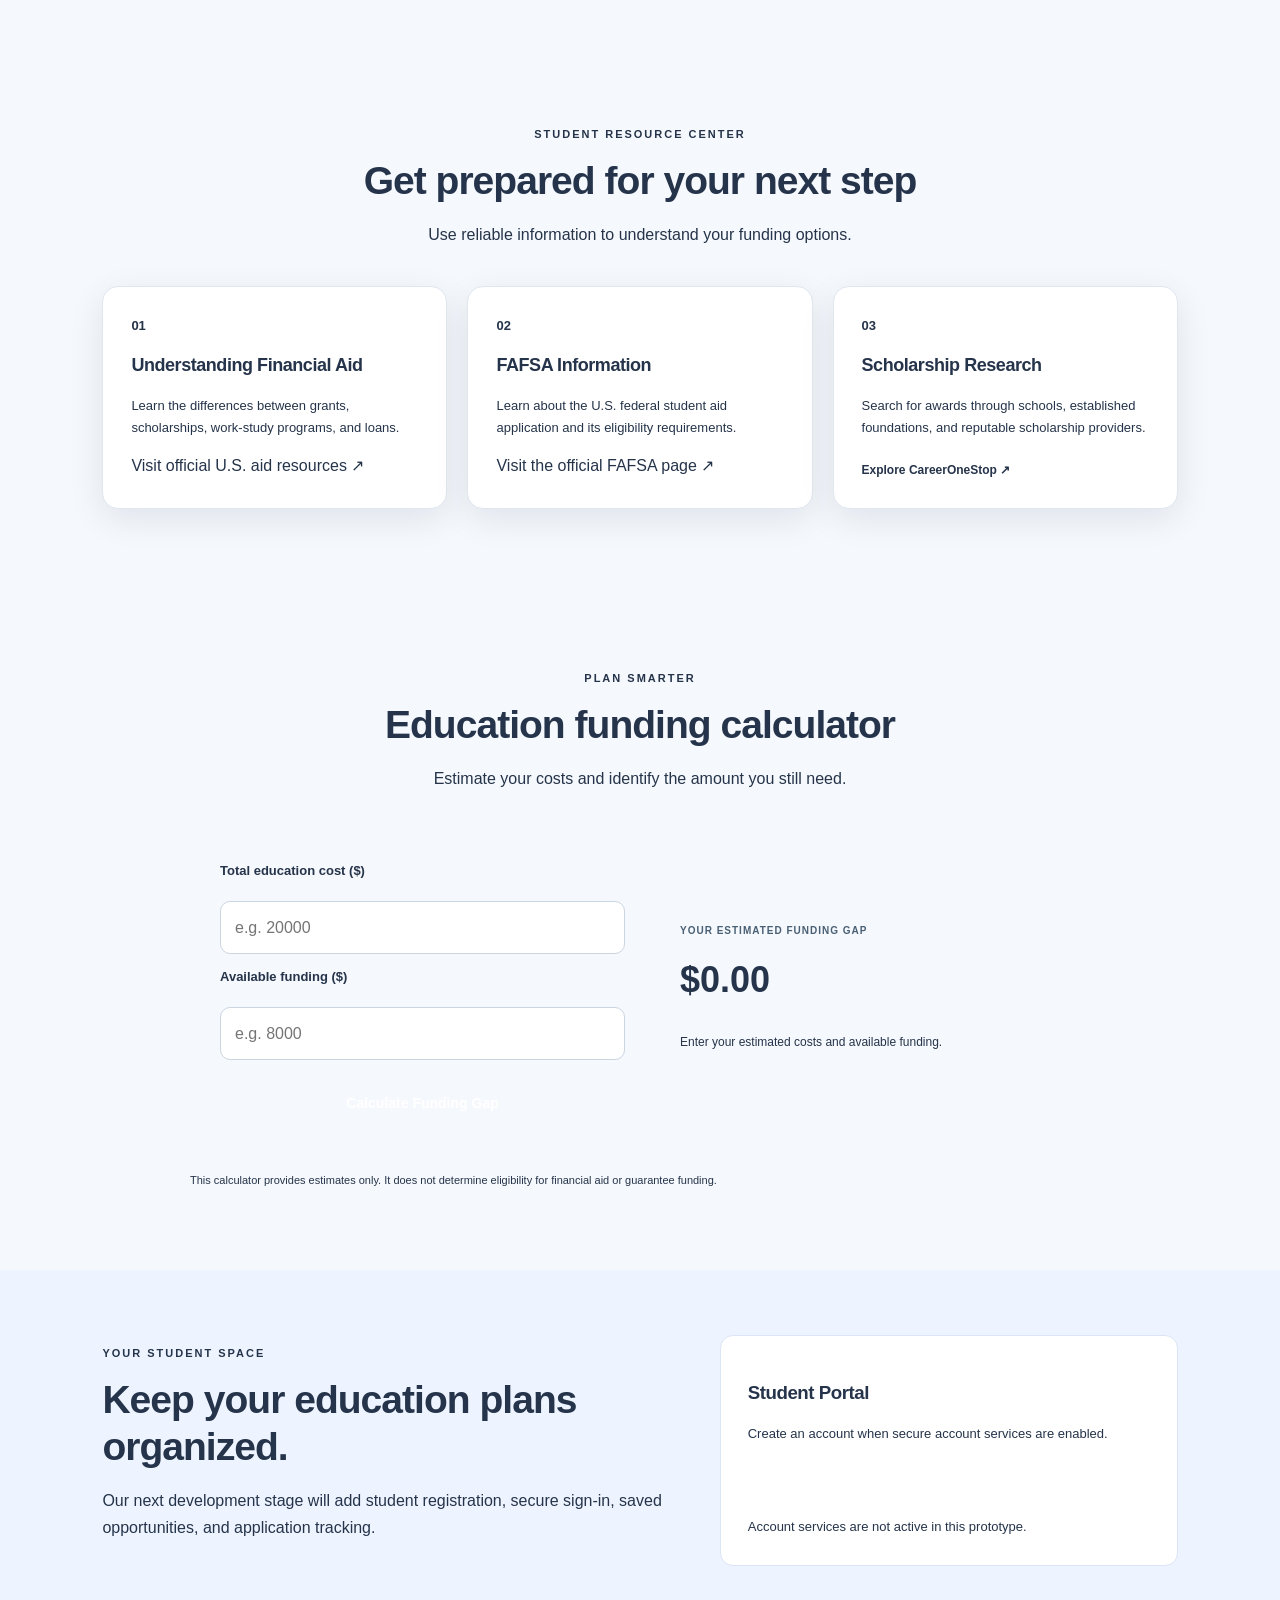
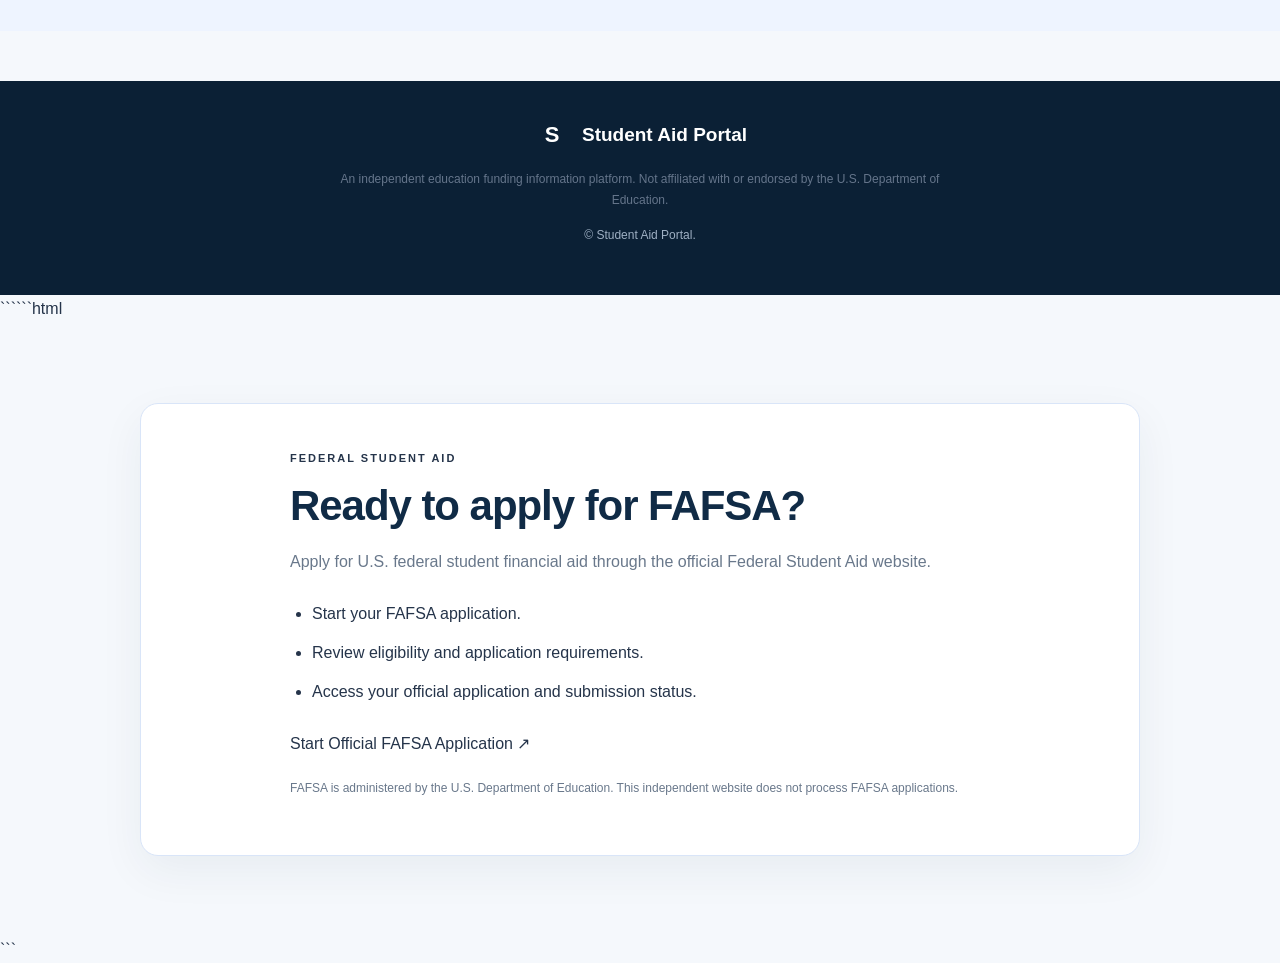
==== commit 46e8cdce: "Upgrade Student Aid Portal professional design" ====
--- a/index.html
+++ b/index.html
@@ -15,6 +15,7 @@
   <link rel="stylesheet" href="css/style.css">
 
 <link rel="stylesheet" href="css/whatsapp-widget.css">
+    <link rel="stylesheet" href="css/polish.css">
 </head>
 
 <body>
--- a/css/polish.css
+++ b/css/polish.css
@@ -0,0 +1,292 @@
+/* ==========================================
+   STUDENT AID PORTAL — PROFESSIONAL DESIGN
+   ========================================== */
+
+:root {
+  --sap-navy: #102544;
+  --sap-blue: #174ea6;
+  --sap-blue-light: #eaf2ff;
+  --sap-gold: #f4b942;
+  --sap-white: #ffffff;
+  --sap-background: #f5f8fc;
+  --sap-text: #25344a;
+  --sap-muted: #65758b;
+  --sap-border: #e0e7f0;
+  --sap-green: #13865c;
+  --sap-radius: 16px;
+  --sap-shadow: 0 10px 35px rgba(16, 37, 68, 0.09);
+}
+
+/* Global foundation */
+html {
+  scroll-behavior: smooth;
+  scroll-padding-top: 90px;
+}
+
+body {
+  margin: 0;
+  color: var(--sap-text);
+  background: var(--sap-background);
+  font-family: Inter, "Segoe UI", Roboto, Arial, sans-serif;
+  line-height: 1.7;
+  -webkit-font-smoothing: antialiased;
+}
+
+img {
+  max-width: 100%;
+  height: auto;
+}
+
+a {
+  transition: color 0.2s ease, background 0.2s ease;
+}
+
+h1, h2, h3, h4 {
+  color: var(--sap-navy);
+  line-height: 1.2;
+  letter-spacing: -0.025em;
+}
+
+h1 {
+  font-size: clamp(2.2rem, 5vw, 4.1rem);
+  font-weight: 800;
+}
+
+h2 {
+  font-size: clamp(1.7rem, 3vw, 2.6rem);
+  font-weight: 750;
+}
+
+p {
+  color: var(--sap-muted);
+}
+
+/* Navigation */
+header {
+  position: relative;
+  z-index: 100;
+}
+
+nav {
+  gap: 14px;
+}
+
+nav a {
+  color: var(--sap-navy);
+  font-weight: 600;
+  text-decoration: none;
+}
+
+nav a:hover {
+  color: var(--sap-blue);
+}
+
+/* Buttons */
+button,
+input[type="submit"],
+input[type="button"],
+.btn,
+.button,
+a.button,
+a.btn {
+  transition: transform 0.2s ease, box-shadow 0.2s ease,
+              background 0.2s ease;
+}
+
+button,
+input[type="submit"],
+.btn,
+.button,
+a.button,
+a.btn {
+  cursor: pointer;
+}
+
+button:hover,
+input[type="submit"]:hover,
+.btn:hover,
+.button:hover,
+a.button:hover,
+a.btn:hover {
+  transform: translateY(-2px);
+}
+
+button:focus-visible,
+a:focus-visible,
+input:focus-visible,
+select:focus-visible,
+textarea:focus-visible {
+  outline: 3px solid rgba(244, 185, 66, 0.8);
+  outline-offset: 3px;
+}
+
+/* Common action links and buttons */
+a[href="login.html"],
+a[href="signup.html"],
+a[href="application.html"] {
+  font-weight: 700;
+}
+
+/* Cards and content panels */
+.card,
+.feature-card,
+.funding-card,
+.scholarship-card,
+.resource-card,
+.dashboard-card,
+.stat-card,
+form {
+  border-radius: var(--sap-radius);
+}
+
+.card,
+.feature-card,
+.funding-card,
+.scholarship-card,
+.resource-card,
+.dashboard-card,
+.stat-card {
+  border: 1px solid var(--sap-border);
+  background: var(--sap-white);
+  box-shadow: var(--sap-shadow);
+  transition: transform 0.25s ease, box-shadow 0.25s ease;
+}
+
+.card:hover,
+.feature-card:hover,
+.funding-card:hover,
+.scholarship-card:hover,
+.resource-card:hover {
+  transform: translateY(-4px);
+  box-shadow: 0 18px 40px rgba(16, 37, 68, 0.13);
+}
+
+/* Forms */
+form {
+  background: var(--sap-white);
+}
+
+label {
+  display: inline-block;
+  margin-bottom: 7px;
+  color: var(--sap-navy);
+  font-weight: 650;
+}
+
+input:not([type="checkbox"]):not([type="radio"]):not([type="submit"]),
+select,
+textarea {
+  max-width: 100%;
+  border: 1px solid #cbd5e1;
+  border-radius: 10px;
+  background: #fff;
+  color: var(--sap-text);
+  font: inherit;
+  transition: border-color 0.2s ease, box-shadow 0.2s ease;
+}
+
+input:not([type="checkbox"]):not([type="radio"]):not([type="submit"]):focus,
+select:focus,
+textarea:focus {
+  border-color: var(--sap-blue);
+  box-shadow: 0 0 0 4px rgba(23, 78, 166, 0.1);
+  outline: none;
+}
+
+input[type="submit"],
+button[type="submit"] {
+  border: none;
+  border-radius: 10px;
+  background: var(--sap-blue);
+  color: white;
+  font-weight: 750;
+}
+
+input[type="submit"]:hover,
+button[type="submit"]:hover {
+  background: var(--sap-navy);
+}
+
+/* Tables */
+table {
+  width: 100%;
+  border-collapse: collapse;
+  background: white;
+}
+
+th {
+  background: var(--sap-navy);
+  color: white;
+  text-align: left;
+}
+
+th, td {
+  padding: 13px 16px;
+  border-bottom: 1px solid var(--sap-border);
+}
+
+tr:hover td {
+  background: #f4f7fc;
+}
+
+/* Status and message areas */
+.success,
+.success-message {
+  color: var(--sap-green);
+}
+
+.error,
+.error-message {
+  color: #b42318;
+}
+
+/* Footer */
+footer {
+  margin-top: 50px;
+}
+
+/* Mobile and tablet layout */
+@media (max-width: 768px) {
+  body {
+    font-size: 15px;
+  }
+
+  h1 {
+    font-size: clamp(2rem, 9vw, 3rem);
+  }
+
+  nav {
+    flex-wrap: wrap;
+  }
+
+  .card,
+  .feature-card,
+  .funding-card,
+  .scholarship-card,
+  .resource-card {
+    max-width: 100%;
+  }
+
+  table {
+    display: block;
+    overflow-x: auto;
+    white-space: nowrap;
+  }
+
+  button,
+  input[type="submit"],
+  .btn,
+  .button {
+    max-width: 100%;
+  }
+}
+
+@media (prefers-reduced-motion: reduce) {
+  *,
+  *::before,
+  *::after {
+    scroll-behavior: auto !important;
+    transition-duration: 0.01ms !important;
+    animation-duration: 0.01ms !important;
+  }
+}
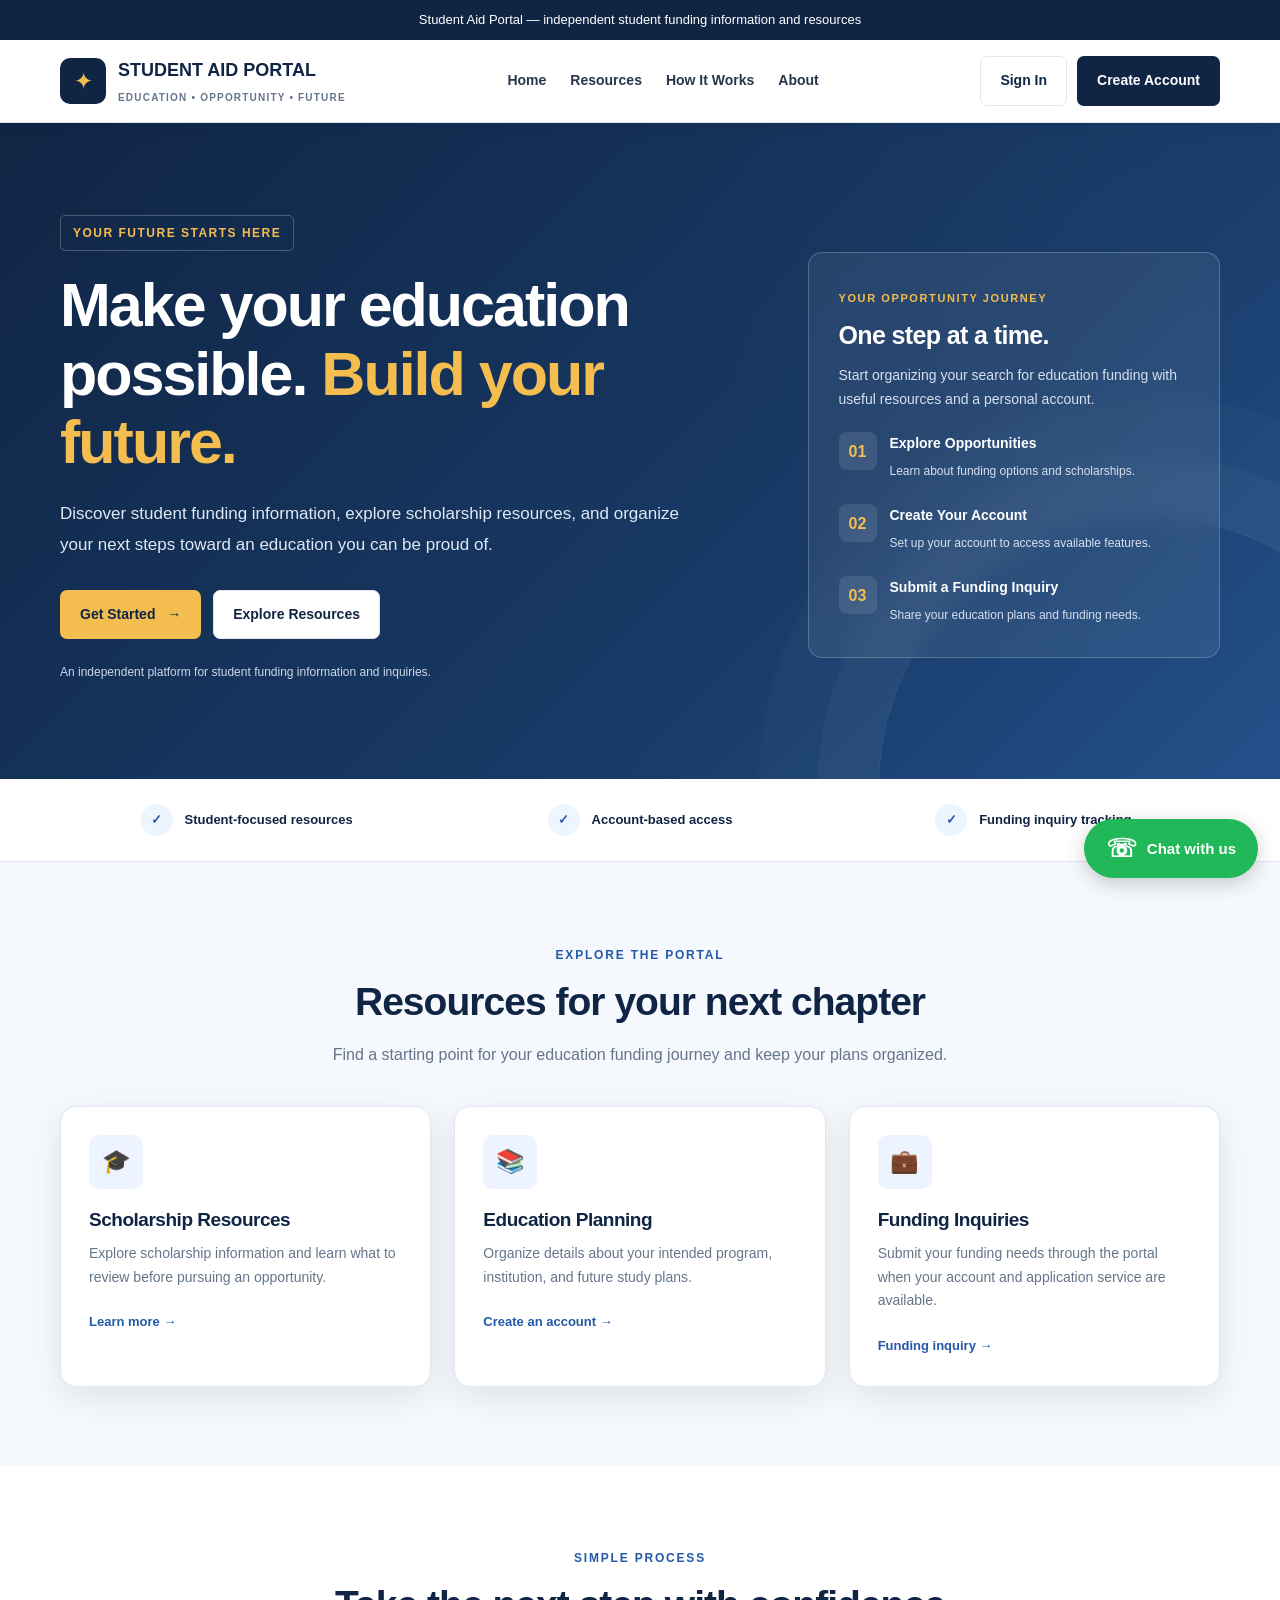
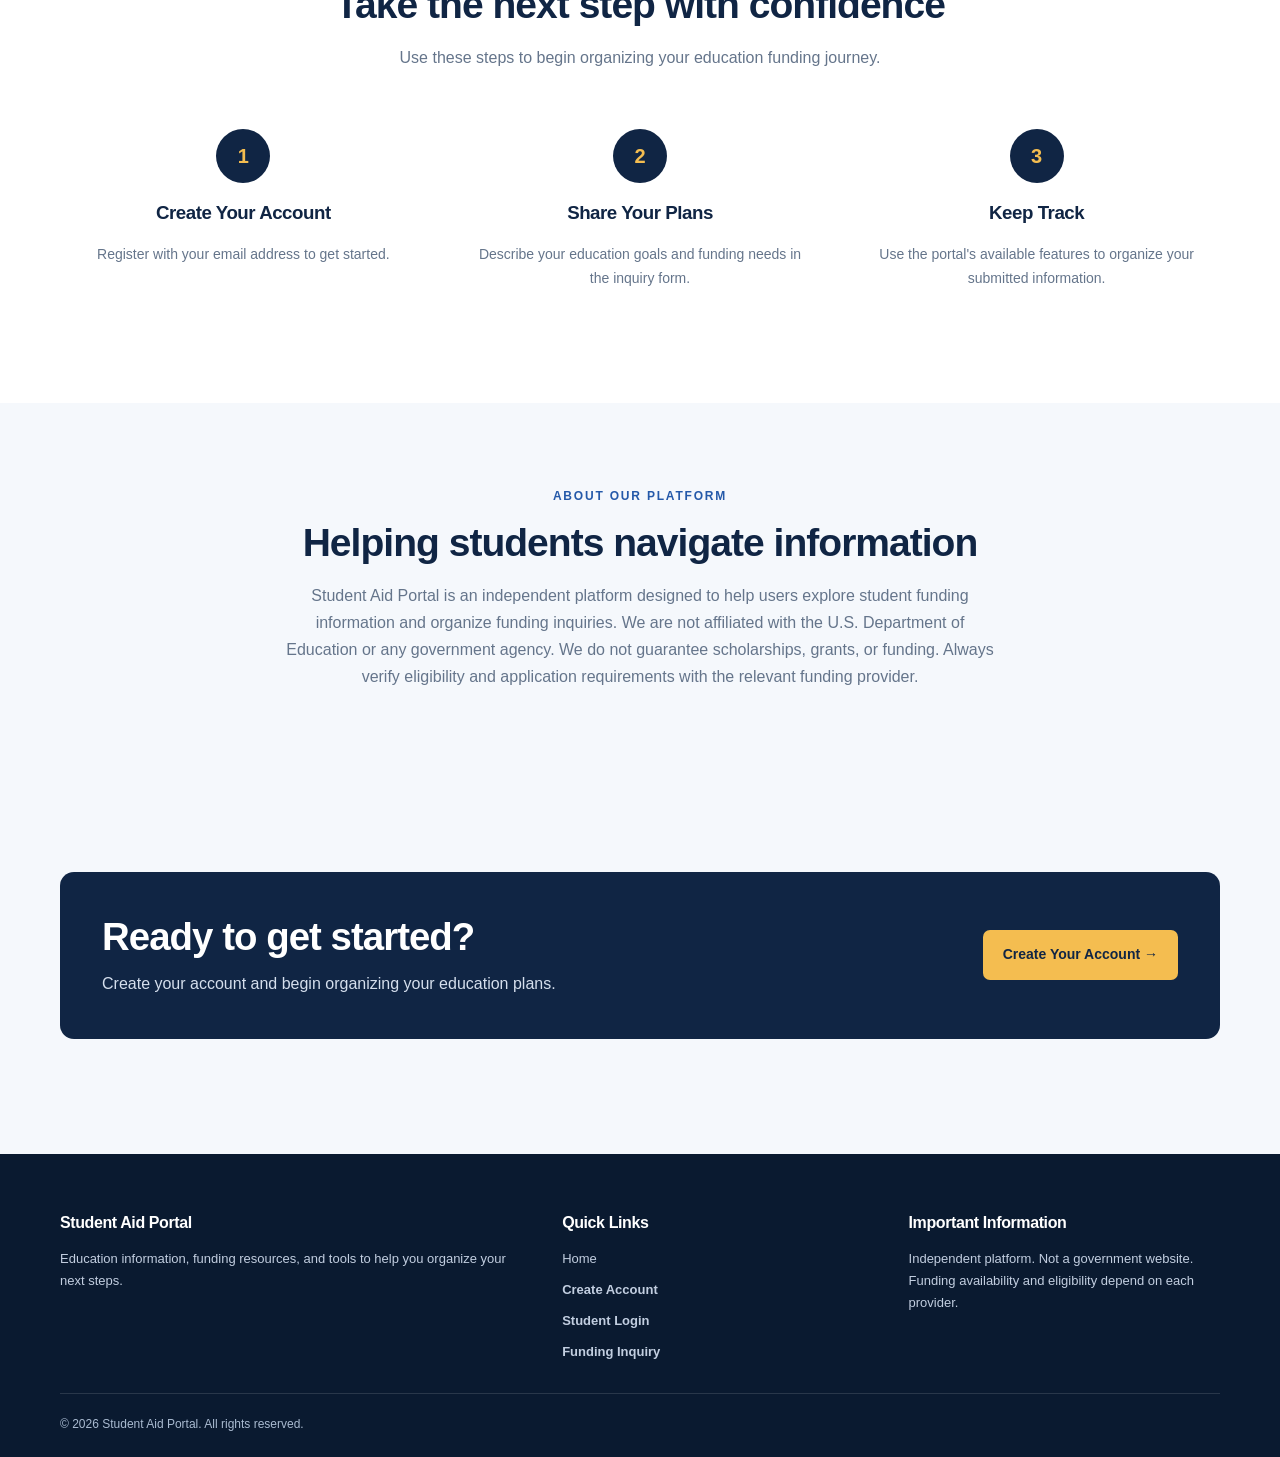
==== commit c6fc6322: "Redesign homepage with professional university style" ====
--- a/index.html
+++ b/index.html
@@ -1,374 +1,231 @@
-```html
 <!DOCTYPE html>
 <html lang="en">
 <head>
   <meta charset="UTF-8">
   <meta name="viewport" content="width=device-width, initial-scale=1.0">
-
-  <title>Student Aid Portal | Education Funding Resources</title>
-
-  <meta
-    name="description"
-    content="Explore scholarships, grants, education funding resources, and application tracking tools."
-  >
-
-  <link rel="stylesheet" href="css/style.css">
-
-<link rel="stylesheet" href="css/whatsapp-widget.css">
-    <link rel="stylesheet" href="css/polish.css">
+  <meta name="theme-color" content="#102544">
+  <meta name="description" content="Explore student funding resources, discover scholarship opportunities, and manage your funding inquiry with Student Aid Portal.">
+  <title>Student Aid Portal | Your Education, Your Future</title>
+  <link rel="stylesheet" href="css/university.css">
+  <link rel="stylesheet" href="css/mobile.css">
+  <link rel="stylesheet" href="css/polish.css">
+  <link rel="stylesheet" href="css/whatsapp-widget.css">
+  <script defer src="js/whatsapp-widget.js"></script>
 </head>
-
 <body>
 
-<div id="account-buttons" style="display:flex;gap:12px;justify-content:center;flex-wrap:wrap;margin:20px 0;">
-  <a href="login.html" style="display:inline-block;padding:12px 22px;background:#173b70;color:white;text-decoration:none;border-radius:6px;font-weight:bold;">STUDENT LOGIN</a>
-  <a href="signup.html" style="display:inline-block;padding:12px 22px;background:#198754;color:white;text-decoration:none;border-radius:6px;font-weight:bold;">CREATE ACCOUNT</a>
-  <a href="application.html" style="display:inline-block;padding:12px 22px;background:#e9eef5;color:#173b70;text-decoration:none;border-radius:6px;font-weight:bold;">APPLY FOR FUNDING</a>
+<div class="top-notice">
+  Student Aid Portal — independent student funding information and resources
 </div>
 
-
-  <div class="notice">
-    Independent education funding resource — not affiliated with the
-    U.S. Department of Education.
+<header class="university-nav">
+  <div class="container nav-inner">
+    <a class="brand" href="index.html" aria-label="Student Aid Portal home">
+      <span class="brand-emblem">✦</span>
+      <span>
+        <span class="brand-name">STUDENT AID PORTAL</span>
+        <span class="brand-subtitle">Education • Opportunity • Future</span>
+      </span>
+    </a>
+
+    <nav class="nav-links" aria-label="Main navigation">
+      <a href="#home">Home</a>
+      <a href="#resources">Resources</a>
+      <a href="#how-it-works">How It Works</a>
+      <a href="#about">About</a>
+    </nav>
+
+    <div class="nav-actions">
+      <a class="btn btn-outline" href="login.html">Sign In</a>
+      <a class="btn btn-primary" href="signup.html">Create Account</a>
+    </div>
   </div>
-
-  <header class="header">
-    <a class="logo" href="index.html">
-      <span class="logo-icon">S</span>
-      <span>Student Aid Portal</span>
-    </a>
-
-    <button
-      class="menu-toggle"
-      id="menuToggle"
-      aria-label="Toggle navigation"
-      aria-expanded="false"
-    >
-      ☰
-    </button>
-
-    <nav id="navigation">
-      <a href="#funding">Find Funding</a>
-      <a href="#resources">Resources</a>
-      <a href="#tools">Student Tools</a>
-      <a class="login-link" href="#account">Student Account</a>
-    </nav>
-  </header>
-
-  <main>
-
-    <section class="hero">
-      <div class="hero-content">
-        <span class="eyebrow">YOUR EDUCATION. YOUR FUTURE.</span>
-
-        <h1>Make your education goals a reality.</h1>
-
+</header>
+
+<main>
+  <section class="hero" id="home">
+    <div class="container hero-grid">
+      <div>
+        <span class="eyebrow">Your future starts here</span>
+        <h1>Make your education possible. <span>Build your future.</span></h1>
+        <p class="hero-copy">
+          Discover student funding information, explore scholarship resources,
+          and organize your next steps toward an education you can be proud of.
+        </p>
+        <div class="hero-actions">
+          <a class="btn btn-gold" href="signup.html">Get Started &nbsp; →</a>
+          <a class="btn btn-outline" href="#resources">Explore Resources</a>
+        </div>
+        <p class="hero-note">
+          An independent platform for student funding information and inquiries.
+        </p>
+      </div>
+
+      <aside class="hero-panel">
+        <span class="panel-label">Your opportunity journey</span>
+        <h2>One step at a time.</h2>
+        <p>Start organizing your search for education funding with useful resources and a personal account.</p>
+
+        <div class="panel-item">
+          <span class="panel-icon">01</span>
+          <div>
+            <strong>Explore Opportunities</strong>
+            <small>Learn about funding options and scholarships.</small>
+          </div>
+        </div>
+
+        <div class="panel-item">
+          <span class="panel-icon">02</span>
+          <div>
+            <strong>Create Your Account</strong>
+            <small>Set up your account to access available features.</small>
+          </div>
+        </div>
+
+        <div class="panel-item">
+          <span class="panel-icon">03</span>
+          <div>
+            <strong>Submit a Funding Inquiry</strong>
+            <small>Share your education plans and funding needs.</small>
+          </div>
+        </div>
+      </aside>
+    </div>
+  </section>
+
+  <section class="trust-strip" aria-label="Platform features">
+    <div class="container trust-inner">
+      <div class="trust-item"><span class="trust-check">✓</span> Student-focused resources</div>
+      <div class="trust-item"><span class="trust-check">✓</span> Account-based access</div>
+      <div class="trust-item"><span class="trust-check">✓</span> Funding inquiry tracking</div>
+    </div>
+  </section>
+
+  <section class="section" id="resources">
+    <div class="container">
+      <div class="section-heading">
+        <span class="section-kicker">Explore the portal</span>
+        <h2>Resources for your next chapter</h2>
+        <p>Find a starting point for your education funding journey and keep your plans organized.</p>
+      </div>
+
+      <div class="feature-grid">
+        <article class="feature-card">
+          <div class="feature-icon" aria-hidden="true">🎓</div>
+          <h3>Scholarship Resources</h3>
+          <p>Explore scholarship information and learn what to review before pursuing an opportunity.</p>
+          <a class="text-link" href="#how-it-works">Learn more →</a>
+        </article>
+
+        <article class="feature-card">
+          <div class="feature-icon" aria-hidden="true">📚</div>
+          <h3>Education Planning</h3>
+          <p>Organize details about your intended program, institution, and future study plans.</p>
+          <a class="text-link" href="signup.html">Create an account →</a>
+        </article>
+
+        <article class="feature-card">
+          <div class="feature-icon" aria-hidden="true">💼</div>
+          <h3>Funding Inquiries</h3>
+          <p>Submit your funding needs through the portal when your account and application service are available.</p>
+          <a class="text-link" href="application.html">Funding inquiry →</a>
+        </article>
+      </div>
+    </div>
+  </section>
+
+  <section class="section process-section" id="how-it-works">
+    <div class="container">
+      <div class="section-heading">
+        <span class="section-kicker">Simple process</span>
+        <h2>Take the next step with confidence</h2>
+        <p>Use these steps to begin organizing your education funding journey.</p>
+      </div>
+
+      <div class="process-grid">
+        <article class="process-step">
+          <div class="step-number">1</div>
+          <h3>Create Your Account</h3>
+          <p>Register with your email address to get started.</p>
+        </article>
+
+        <article class="process-step">
+          <div class="step-number">2</div>
+          <h3>Share Your Plans</h3>
+          <p>Describe your education goals and funding needs in the inquiry form.</p>
+        </article>
+
+        <article class="process-step">
+          <div class="step-number">3</div>
+          <h3>Keep Track</h3>
+          <p>Use the portal's available features to organize your submitted information.</p>
+        </article>
+      </div>
+    </div>
+  </section>
+
+  <section class="section" id="about">
+    <div class="container">
+      <div class="section-heading">
+        <span class="section-kicker">About our platform</span>
+        <h2>Helping students navigate information</h2>
         <p>
-          Discover scholarship opportunities, explore financial aid resources,
-          and organize your education funding journey in one place.
+          Student Aid Portal is an independent platform designed to help users
+          explore student funding information and organize funding inquiries.
+          We are not affiliated with the U.S. Department of Education or any
+          government agency. We do not guarantee scholarships, grants, or funding.
+          Always verify eligibility and application requirements with the relevant
+          funding provider.
         </p>
-
-        <div class="hero-buttons">
-          <a href="#funding" class="button primary">Explore Funding</a>
-          <a href="#resources" class="button secondary">Learn About Aid</a>
-        </div>
-
-        <div class="hero-points">
-          <span>✓ Funding resources</span>
-          <span>✓ Application organization</span>
-          <span>✓ Student-friendly tools</span>
-        </div>
-      </div>
-
-      <div class="hero-card">
-        <div class="card-top">
-          <span>STUDENT TOOLKIT</span>
-          <span class="card-symbol">✦</span>
-        </div>
-
-        <h2>Your next opportunity starts here.</h2>
-
-        <div class="tool-row">
-          <span class="tool-icon">🎓</span>
-          <div>
-            <strong>Scholarships</strong>
-            <p>Discover potential funding opportunities.</p>
-          </div>
-        </div>
-
-        <div class="tool-row">
-          <span class="tool-icon">📋</span>
-          <div>
-            <strong>Application Planner</strong>
-            <p>Keep track of important deadlines.</p>
-          </div>
-        </div>
-
-        <div class="tool-row">
-          <span class="tool-icon">🧮</span>
-          <div>
-            <strong>Funding Calculator</strong>
-            <p>Estimate education costs and funding gaps.</p>
-          </div>
-        </div>
-      </div>
-    </section>
-
-    <section class="stats">
-      <div>
-        <strong>Discover</strong>
-        <span>Funding opportunities</span>
-      </div>
-
-      <div>
-        <strong>Organize</strong>
-        <span>Your applications</span>
-      </div>
-
-      <div>
-        <strong>Prepare</strong>
-        <span>For your future</span>
-      </div>
-    </section>
-
-    <section class="section" id="funding">
-      <div class="section-heading">
-        <span class="eyebrow">EXPLORE YOUR OPTIONS</span>
-        <h2>Find education funding</h2>
-        <p>Start exploring the types of financial support available to students.</p>
-      </div>
-
-      <div class="search-box">
-        <input
-          type="search"
-          id="fundingSearch"
-          placeholder="Search scholarships, grants, or loans..."
-          aria-label="Search funding resources"
-        >
-
-        <button class="button primary" id="searchButton">Search</button>
-      </div>
-
-      <div class="funding-grid" id="fundingGrid">
-
-        <article class="funding-card" data-keywords="scholarships awards merit need">
-          <div class="funding-icon">🏆</div>
-          <h3>Scholarships</h3>
-          <p>
-            Explore awards offered by schools, foundations, charities,
-            and other organizations.
-          </p>
-          <a href="#resources">Explore resources →</a>
-        </article>
-
-        <article class="funding-card" data-keywords="grants free aid education">
-          <div class="funding-icon">🎓</div>
-          <h3>Education Grants</h3>
-          <p>
-            Learn about grant programs, eligibility requirements,
-            and application procedures.
-          </p>
-          <a href="#resources">Learn more →</a>
-        </article>
-
-        <article class="funding-card" data-keywords="student loans borrowing repayment interest">
-          <div class="funding-icon">🏦</div>
-          <h3>Student Loans</h3>
-          <p>
-            Understand borrowing costs, interest, repayment,
-            and the questions to ask before taking a loan.
-          </p>
-          <a href="#tools">Use funding tools →</a>
-        </article>
-
-        <article class="funding-card" data-keywords="international students global overseas">
-          <div class="funding-icon">🌍</div>
-          <h3>International Students</h3>
-          <p>
-            Find starting points for international scholarships
-            and education funding resources.
-          </p>
-          <a href="#resources">View resources →</a>
-        </article>
-
-      </div>
-
-      <p id="searchMessage" class="search-message" aria-live="polite"></p>
-    </section>
-
-    <section class="section resources-section" id="resources">
-      <div class="section-heading">
-        <span class="eyebrow">STUDENT RESOURCE CENTER</span>
-        <h2>Get prepared for your next step</h2>
-        <p>Use reliable information to understand your funding options.</p>
-      </div>
-
-      <div class="resource-grid">
-
-        <article class="resource-card">
-          <span>01</span>
-          <h3>Understanding Financial Aid</h3>
-          <p>
-            Learn the differences between grants, scholarships,
-            work-study programs, and loans.
-          </p>
-          
-            Visit official U.S. aid resources ↗
-          
-        </article>
-
-        <article class="resource-card">
-          <span>02</span>
-          <h3>FAFSA Information</h3>
-          <p>
-            Learn about the U.S. federal student aid application
-            and its eligibility requirements.
-          </p>
-          
-            Visit the official FAFSA page ↗
-          
-        </article>
-
-        <article class="resource-card">
-          <span>03</span>
-          <h3>Scholarship Research</h3>
-          <p>
-            Search for awards through schools, established foundations,
-            and reputable scholarship providers.
-          </p>
-          <a
-            href="https://www.careeronestop.org/"
-            target="_blank"
-            rel="noopener noreferrer"
-          >
-            Explore CareerOneStop ↗
-          </a>
-        </article>
-
-      </div>
-    </section>
-
-    <section class="section tools-section" id="tools">
-      <div class="section-heading">
-        <span class="eyebrow">PLAN SMARTER</span>
-        <h2>Education funding calculator</h2>
-        <p>Estimate your costs and identify the amount you still need.</p>
-      </div>
-
-      <div class="calculator">
-        <div class="calculator-form">
-          <label for="educationCost">Total education cost ($)</label>
-          <input
-            type="number"
-            id="educationCost"
-            min="0"
-            step="0.01"
-            placeholder="e.g. 20000"
-          >
-
-          <label for="availableFunding">Available funding ($)</label>
-          <input
-            type="number"
-            id="availableFunding"
-            min="0"
-            step="0.01"
-            placeholder="e.g. 8000"
-          >
-
-          <button class="button primary" id="calculateButton">
-            Calculate Funding Gap
-          </button>
-        </div>
-
-        <div class="calculator-result" aria-live="polite">
-          <span>YOUR ESTIMATED FUNDING GAP</span>
-          <strong id="fundingResult">$0.00</strong>
-          <p id="fundingExplanation">
-            Enter your estimated costs and available funding.
-          </p>
-        </div>
-      </div>
-
-      <p class="disclaimer">
-        This calculator provides estimates only. It does not determine
-        eligibility for financial aid or guarantee funding.
-      </p>
-    </section>
-
-    <section class="account-section" id="account">
-      <div>
-        <span class="eyebrow">YOUR STUDENT SPACE</span>
-        <h2>Keep your education plans organized.</h2>
-        <p>
-          Our next development stage will add student registration,
-          secure sign-in, saved opportunities, and application tracking.
-        </p>
-      </div>
-
-      <div class="account-box">
-        <h3>Student Portal</h3>
-        <p>Create an account when secure account services are enabled.</p>
-        <button class="button primary" id="accountButton" disabled>
-          Account Registration — Coming Soon
-        </button>
-        <small>
-          Account services are not active in this prototype.
-        </small>
-      </div>
-    </section>
-
-  </main>
-
-  <footer class="footer">
-    <a class="logo footer-logo" href="index.html">
-      <span class="logo-icon">S</span>
-      <span>Student Aid Portal</span>
-    </a>
-
-    <p>
-      An independent education funding information platform.
-      Not affiliated with or endorsed by the U.S. Department of Education.
-    </p>
-
-    <p>© <span id="year"></span> Student Aid Portal.</p>
-  </footer>
-
-  <script src="js/app.js"></script>
-
-
-<script defer src="js/whatsapp-widget.js"></script>
+      </div>
+    </div>
+  </section>
+
+  <section class="cta-section">
+    <div class="container">
+      <div class="cta-box">
+        <div>
+          <h2>Ready to get started?</h2>
+          <p>Create your account and begin organizing your education plans.</p>
+        </div>
+        <a class="btn btn-gold" href="signup.html">Create Your Account →</a>
+      </div>
+    </div>
+  </section>
+</main>
+
+<footer class="site-footer">
+  <div class="container">
+    <div class="footer-inner">
+      <div>
+        <h3>Student Aid Portal</h3>
+        <p>Education information, funding resources, and tools to help you organize your next steps.</p>
+      </div>
+
+      <div>
+        <h3>Quick Links</h3>
+        <div class="footer-links">
+          <a href="index.html">Home</a>
+          <a href="signup.html">Create Account</a>
+          <a href="login.html">Student Login</a>
+          <a href="application.html">Funding Inquiry</a>
+        </div>
+      </div>
+
+      <div>
+        <h3>Important Information</h3>
+        <p>Independent platform. Not a government website. Funding availability and eligibility depend on each provider.</p>
+      </div>
+    </div>
+
+    <div class="footer-bottom">
+      © <span id="copyright-year"></span> Student Aid Portal. All rights reserved.
+    </div>
+  </div>
+</footer>
+
+<script>
+  document.getElementById("copyright-year").textContent = new Date().getFullYear();
+</script>
 </body>
 </html>
-``````html
-<section class="section fafsa-section" id="fafsa">
-  <div class="fafsa-card">
-    <div class="fafsa-content">
-      <span class="eyebrow">FEDERAL STUDENT AID</span>
-
-      <h2>Ready to apply for FAFSA?</h2>
-
-      <p>
-        Apply for U.S. federal student financial aid through the
-        official Federal Student Aid website.
-      </p>
-
-      <ul>
-        <li>Start your FAFSA application.</li>
-        <li>Review eligibility and application requirements.</li>
-        <li>Access your official application and submission status.</li>
-      </ul>
-
-      
-        Start Official FAFSA Application ↗
-      
-
-      <p class="fafsa-note">
-        FAFSA is administered by the U.S. Department of Education.
-        This independent website does not process FAFSA applications.
-      </p>
-    </div>
-  </div>
-</section>
-```
-
-
--- a/css/university.css
+++ b/css/university.css
@@ -0,0 +1,599 @@
+:root {
+  --navy: #102544;
+  --navy-light: #18385f;
+  --blue: #2459a9;
+  --gold: #f4bd50;
+  --white: #ffffff;
+  --background: #f5f7fb;
+  --text: #26364c;
+  --muted: #65758b;
+  --border: #e1e7f0;
+}
+
+* {
+  box-sizing: border-box;
+}
+
+html {
+  scroll-behavior: smooth;
+  scroll-padding-top: 90px;
+}
+
+body {
+  margin: 0;
+  background: var(--background);
+  color: var(--text);
+  font-family: "Segoe UI", Arial, sans-serif;
+  line-height: 1.7;
+}
+
+a {
+  text-decoration: none;
+}
+
+button,
+a {
+  -webkit-tap-highlight-color: transparent;
+}
+
+.container {
+  width: min(1160px, calc(100% - 40px));
+  margin: 0 auto;
+}
+
+/* Top notice */
+.top-notice {
+  padding: 9px 20px;
+  background: var(--navy);
+  color: #fff;
+  font-size: 13px;
+  text-align: center;
+}
+
+/* Navigation */
+.university-nav {
+  position: sticky;
+  top: 0;
+  z-index: 1000;
+  background: rgba(255, 255, 255, .97);
+  border-bottom: 1px solid var(--border);
+  box-shadow: 0 3px 16px #1025440c;
+}
+
+.nav-inner {
+  min-height: 82px;
+  display: flex;
+  align-items: center;
+  justify-content: space-between;
+  gap: 25px;
+}
+
+.brand {
+  display: flex;
+  align-items: center;
+  gap: 12px;
+  color: var(--navy);
+}
+
+.brand-emblem {
+  width: 46px;
+  height: 46px;
+  display: grid;
+  place-items: center;
+  background: var(--navy);
+  color: var(--gold);
+  border-radius: 10px;
+  font-size: 23px;
+}
+
+.brand-name {
+  font-weight: 800;
+  font-size: 18px;
+  line-height: 1.2;
+}
+
+.brand-subtitle {
+  display: block;
+  margin-top: 5px;
+  color: var(--muted);
+  font-size: 10px;
+  font-weight: 600;
+  letter-spacing: 1.2px;
+  text-transform: uppercase;
+}
+
+.nav-links {
+  display: flex;
+  align-items: center;
+  justify-content: center;
+  gap: 24px;
+}
+
+.nav-links a {
+  color: var(--text);
+  font-size: 14px;
+  font-weight: 650;
+}
+
+.nav-links a:hover {
+  color: var(--blue);
+}
+
+.nav-actions {
+  display: flex;
+  align-items: center;
+  gap: 10px;
+}
+
+/* Buttons */
+.btn {
+  display: inline-flex;
+  align-items: center;
+  justify-content: center;
+  min-height: 46px;
+  padding: 12px 19px;
+  border: 1px solid transparent;
+  border-radius: 7px;
+  font-size: 14px;
+  font-weight: 750;
+  cursor: pointer;
+  transition: .2s ease;
+}
+
+.btn:hover {
+  transform: translateY(-2px);
+}
+
+.btn-primary {
+  background: var(--navy);
+  color: #fff;
+}
+
+.btn-primary:hover {
+  background: var(--navy-light);
+}
+
+.btn-gold {
+  background: var(--gold);
+  color: var(--navy);
+}
+
+.btn-gold:hover {
+  background: #ffd477;
+}
+
+.btn-outline {
+  background: #fff;
+  border-color: var(--border);
+  color: var(--navy);
+}
+
+/* Hero */
+.hero {
+  position: relative;
+  overflow: hidden;
+  padding: 92px 0 84px;
+  background:
+    radial-gradient(circle at 85% 15%, #2a4c791c, transparent 32%),
+    linear-gradient(135deg, #102544 0%, #183b68 65%, #24508a 100%);
+  color: white;
+}
+
+.hero::after {
+  content: "";
+  position: absolute;
+  right: -140px;
+  bottom: -280px;
+  width: 540px;
+  height: 540px;
+  border: 1px solid #ffffff18;
+  border-radius: 50%;
+  box-shadow: 0 0 0 60px #ffffff08, 0 0 0 120px #ffffff05;
+  pointer-events: none;
+}
+
+.hero-grid {
+  position: relative;
+  z-index: 1;
+  display: grid;
+  grid-template-columns: 1.25fr .75fr;
+  align-items: center;
+  gap: 60px;
+}
+
+.eyebrow {
+  display: inline-block;
+  margin-bottom: 20px;
+  padding: 7px 12px;
+  border: 1px solid #ffffff3b;
+  border-radius: 5px;
+  color: var(--gold);
+  font-size: 12px;
+  font-weight: 800;
+  letter-spacing: 1.5px;
+  text-transform: uppercase;
+}
+
+.hero h1 {
+  max-width: 720px;
+  margin: 0 0 23px;
+  color: #fff;
+  font-size: clamp(37px, 5vw, 61px);
+  font-weight: 800;
+  letter-spacing: -2px;
+  line-height: 1.12;
+}
+
+.hero h1 span {
+  color: var(--gold);
+}
+
+.hero-copy {
+  max-width: 620px;
+  margin: 0 0 29px;
+  color: #e0e8f5;
+  font-size: 17px;
+  line-height: 1.8;
+}
+
+.hero-actions {
+  display: flex;
+  flex-wrap: wrap;
+  gap: 12px;
+}
+
+.hero-note {
+  margin-top: 23px;
+  color: #cbd8e9;
+  font-size: 12px;
+}
+
+.hero-panel {
+  padding: 30px;
+  border: 1px solid #ffffff35;
+  border-radius: 14px;
+  background: #ffffff12;
+  backdrop-filter: blur(10px);
+}
+
+.panel-label {
+  color: var(--gold);
+  font-size: 11px;
+  font-weight: 800;
+  letter-spacing: 1.6px;
+  text-transform: uppercase;
+}
+
+.hero-panel h2 {
+  margin: 10px 0;
+  color: #fff;
+  font-size: 25px;
+}
+
+.hero-panel p {
+  color: #d6e1ef;
+  font-size: 14px;
+}
+
+.panel-item {
+  display: flex;
+  gap: 13px;
+  align-items: flex-start;
+  margin-top: 21px;
+}
+
+.panel-icon {
+  display: grid;
+  flex: 0 0 38px;
+  height: 38px;
+  place-items: center;
+  border-radius: 8px;
+  background: #ffffff19;
+  color: var(--gold);
+  font-weight: 800;
+}
+
+.panel-item strong {
+  display: block;
+  color: #fff;
+  font-size: 14px;
+}
+
+.panel-item small {
+  color: #d6e1ef;
+  font-size: 12px;
+}
+
+/* Trust strip */
+.trust-strip {
+  background: #fff;
+  border-bottom: 1px solid var(--border);
+}
+
+.trust-inner {
+  display: grid;
+  grid-template-columns: repeat(3, 1fr);
+  gap: 20px;
+  padding-top: 25px;
+  padding-bottom: 25px;
+}
+
+.trust-item {
+  display: flex;
+  align-items: center;
+  justify-content: center;
+  gap: 12px;
+  color: var(--navy);
+  font-size: 13px;
+  font-weight: 750;
+}
+
+.trust-check {
+  display: grid;
+  width: 32px;
+  height: 32px;
+  place-items: center;
+  border-radius: 50%;
+  background: #edf5ff;
+  color: var(--blue);
+}
+
+/* General sections */
+.section {
+  padding: 78px 0;
+}
+
+.section-heading {
+  max-width: 720px;
+  margin: 0 auto 38px;
+  text-align: center;
+}
+
+.section-kicker {
+  color: var(--blue);
+  font-size: 12px;
+  font-weight: 850;
+  letter-spacing: 1.8px;
+  text-transform: uppercase;
+}
+
+.section-heading h2 {
+  margin: 11px 0 14px;
+  color: var(--navy);
+  font-size: clamp(28px, 4vw, 39px);
+  line-height: 1.25;
+}
+
+.section-heading p {
+  margin: 0;
+  color: var(--muted);
+}
+
+/* Feature cards */
+.feature-grid {
+  display: grid;
+  grid-template-columns: repeat(3, 1fr);
+  gap: 23px;
+}
+
+.feature-card {
+  padding: 28px;
+  border: 1px solid var(--border);
+  border-radius: 12px;
+  background: #fff;
+  transition: transform .2s ease, box-shadow .2s ease;
+}
+
+.feature-card:hover {
+  transform: translateY(-5px);
+  box-shadow: 0 15px 35px #10254412;
+}
+
+.feature-icon {
+  display: grid;
+  width: 54px;
+  height: 54px;
+  place-items: center;
+  margin-bottom: 20px;
+  border-radius: 10px;
+  background: #edf3ff;
+  color: var(--blue);
+  font-size: 23px;
+}
+
+.feature-card h3 {
+  margin: 0 0 10px;
+  color: var(--navy);
+  font-size: 19px;
+}
+
+.feature-card p {
+  margin: 0 0 18px;
+  color: var(--muted);
+  font-size: 14px;
+}
+
+.text-link {
+  color: var(--blue);
+  font-size: 13px;
+  font-weight: 800;
+}
+
+/* Process */
+.process-section {
+  background: #fff;
+}
+
+.process-grid {
+  display: grid;
+  grid-template-columns: repeat(3, 1fr);
+  gap: 30px;
+}
+
+.process-step {
+  text-align: center;
+  padding: 20px;
+}
+
+.step-number {
+  display: grid;
+  width: 54px;
+  height: 54px;
+  place-items: center;
+  margin: 0 auto 17px;
+  border-radius: 50%;
+  background: var(--navy);
+  color: var(--gold);
+  font-size: 20px;
+  font-weight: 850;
+}
+
+.process-step h3 {
+  color: var(--navy);
+}
+
+.process-step p {
+  font-size: 14px;
+}
+
+/* CTA */
+.cta-section {
+  padding: 65px 0;
+}
+
+.cta-box {
+  display: flex;
+  align-items: center;
+  justify-content: space-between;
+  gap: 30px;
+  padding: 42px;
+  border-radius: 14px;
+  background: var(--navy);
+  color: #fff;
+}
+
+.cta-box h2 {
+  margin: 0 0 10px;
+  color: #fff;
+}
+
+.cta-box p {
+  margin: 0;
+  color: #d5dfed;
+}
+
+/* Footer */
+.site-footer {
+  padding: 43px 0 22px;
+  background: #0a1a30;
+  color: #fff;
+}
+
+.footer-inner {
+  display: grid;
+  grid-template-columns: 1.5fr 1fr 1fr;
+  gap: 35px;
+  padding-bottom: 30px;
+}
+
+.site-footer h3 {
+  color: #fff;
+  font-size: 16px;
+}
+
+.site-footer p,
+.site-footer a {
+  color: #c2cee0;
+  font-size: 13px;
+}
+
+.footer-links {
+  display: grid;
+  gap: 9px;
+}
+
+.footer-bottom {
+  padding-top: 20px;
+  border-top: 1px solid #ffffff20;
+  color: #aabbd1;
+  font-size: 12px;
+}
+
+/* Small screens */
+@media (max-width: 950px) {
+  .nav-inner {
+    flex-wrap: wrap;
+    padding-top: 14px;
+    padding-bottom: 14px;
+  }
+
+  .nav-links {
+    order: 3;
+    width: 100%;
+    flex-wrap: wrap;
+    justify-content: flex-start;
+    gap: 14px 20px;
+  }
+
+  .hero-grid {
+    grid-template-columns: 1fr;
+    gap: 35px;
+  }
+
+  .hero-panel {
+    max-width: 600px;
+  }
+}
+
+@media (max-width: 650px) {
+  .container {
+    width: min(100% - 28px, 1160px);
+  }
+
+  .hero {
+    padding: 60px 0;
+  }
+
+  .hero h1 {
+    letter-spacing: -1px;
+  }
+
+  .hero-copy {
+    font-size: 15px;
+  }
+
+  .feature-grid,
+  .process-grid,
+  .trust-inner,
+  .footer-inner {
+    grid-template-columns: 1fr;
+  }
+
+  .trust-item {
+    justify-content: flex-start;
+  }
+
+  .section {
+    padding: 55px 0;
+  }
+
+  .cta-box {
+    align-items: flex-start;
+    flex-direction: column;
+    padding: 27px;
+  }
+
+  .nav-actions {
+    gap: 7px;
+  }
+
+  .nav-actions .btn {
+    min-height: 40px;
+    padding: 9px 11px;
+    font-size: 12px;
+  }
+
+  .brand-name {
+    font-size: 15px;
+  }
+}
